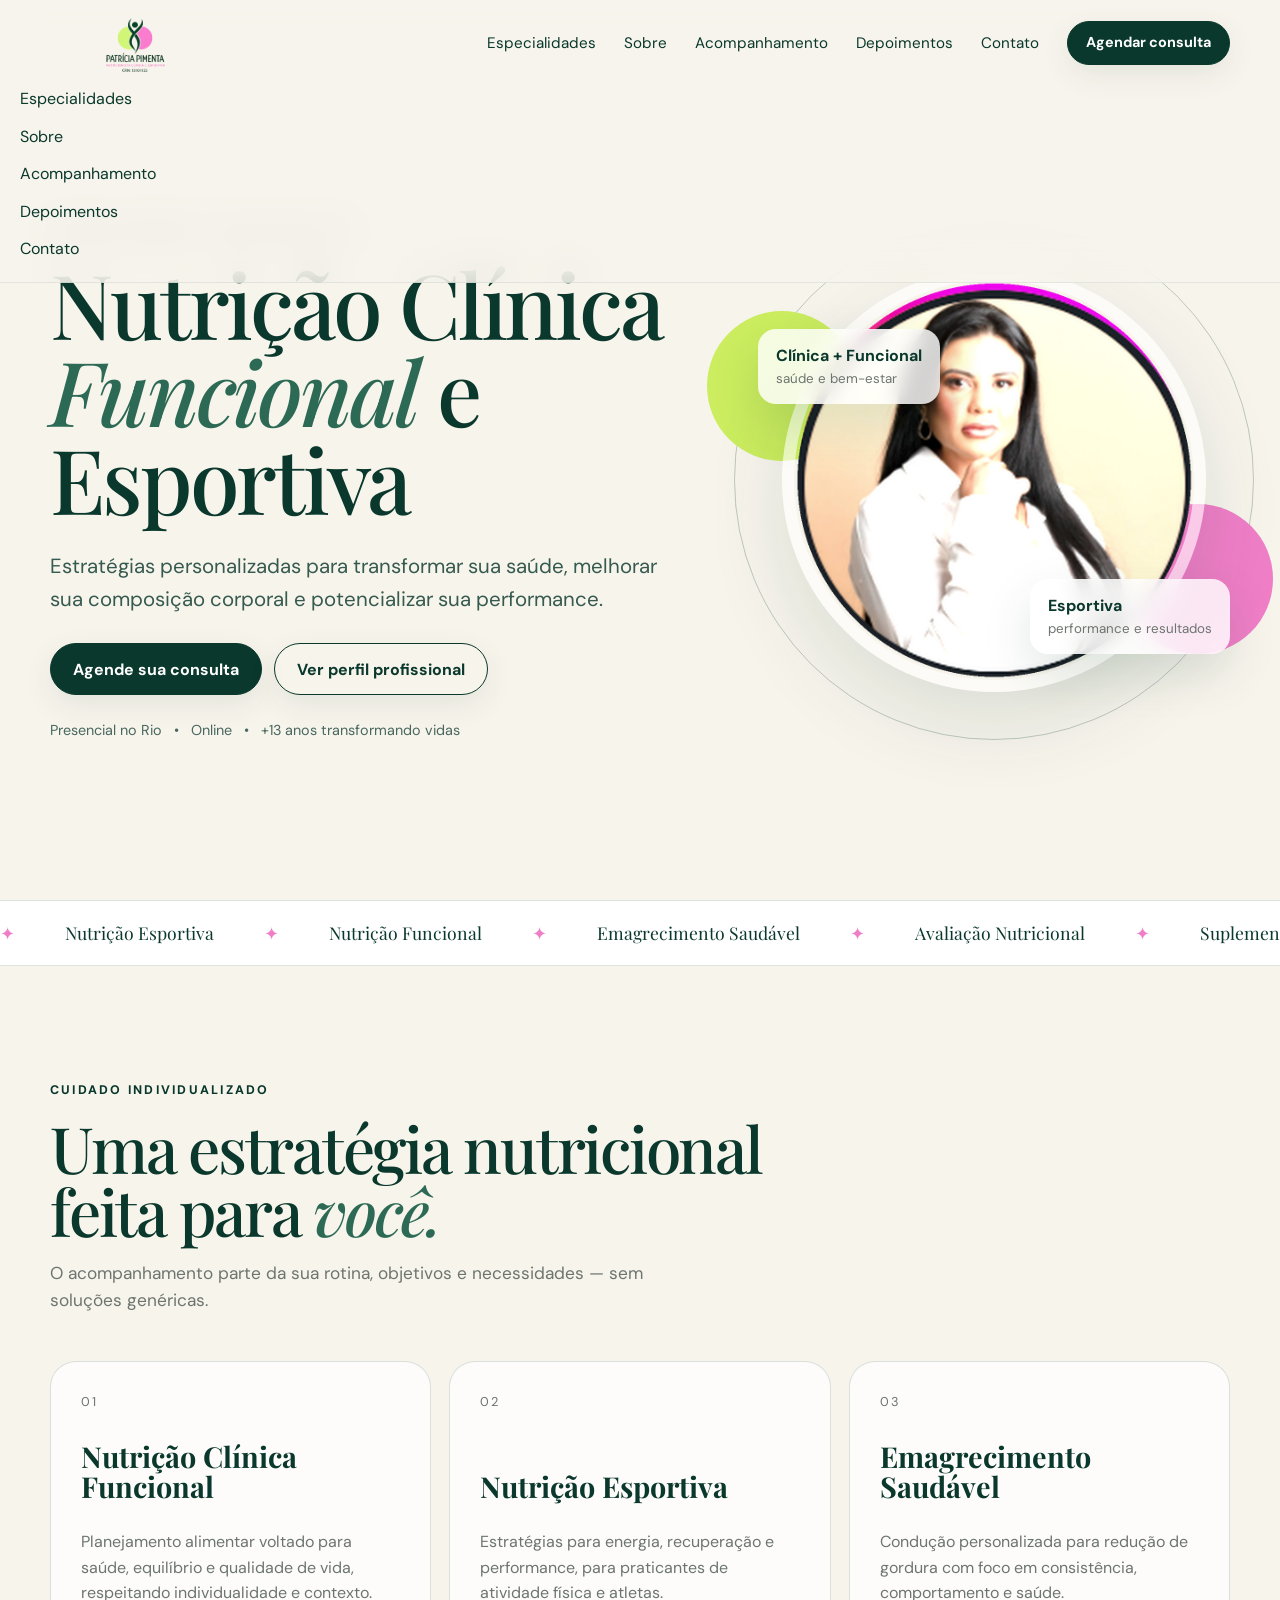
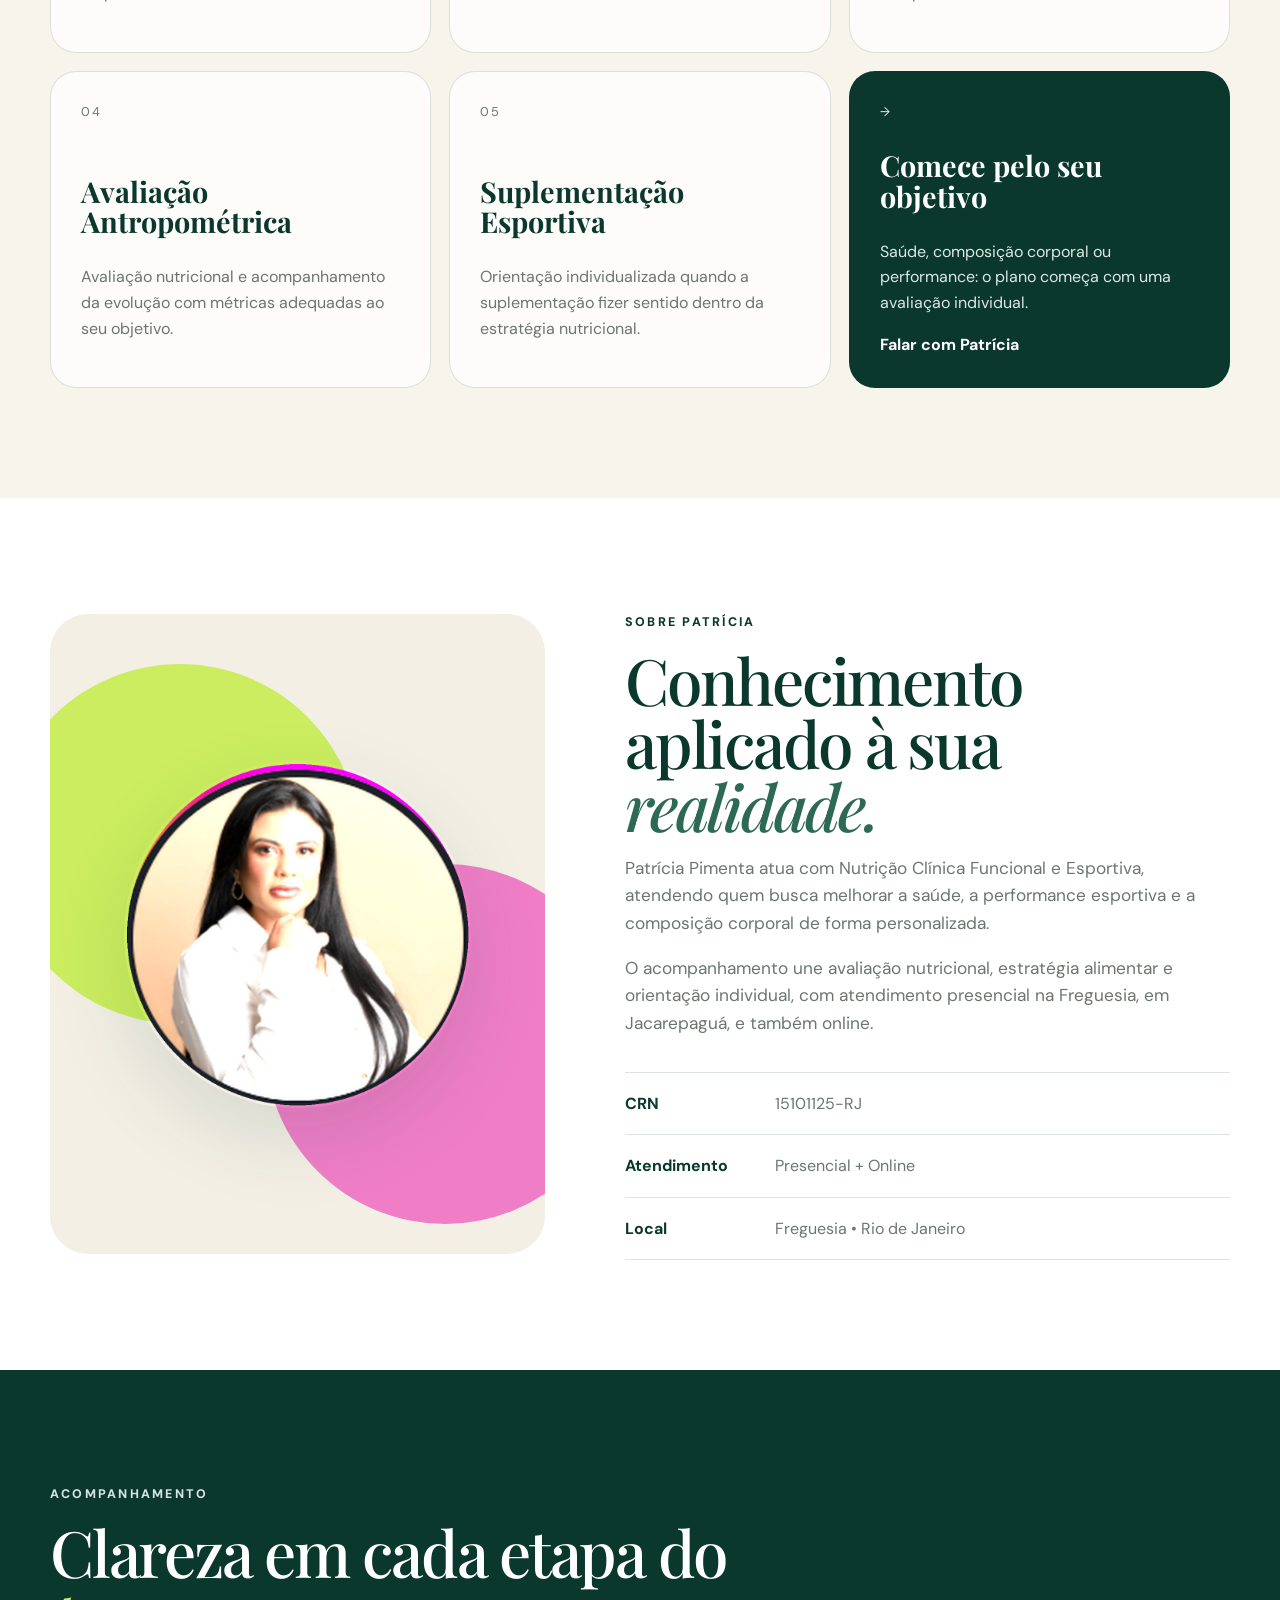
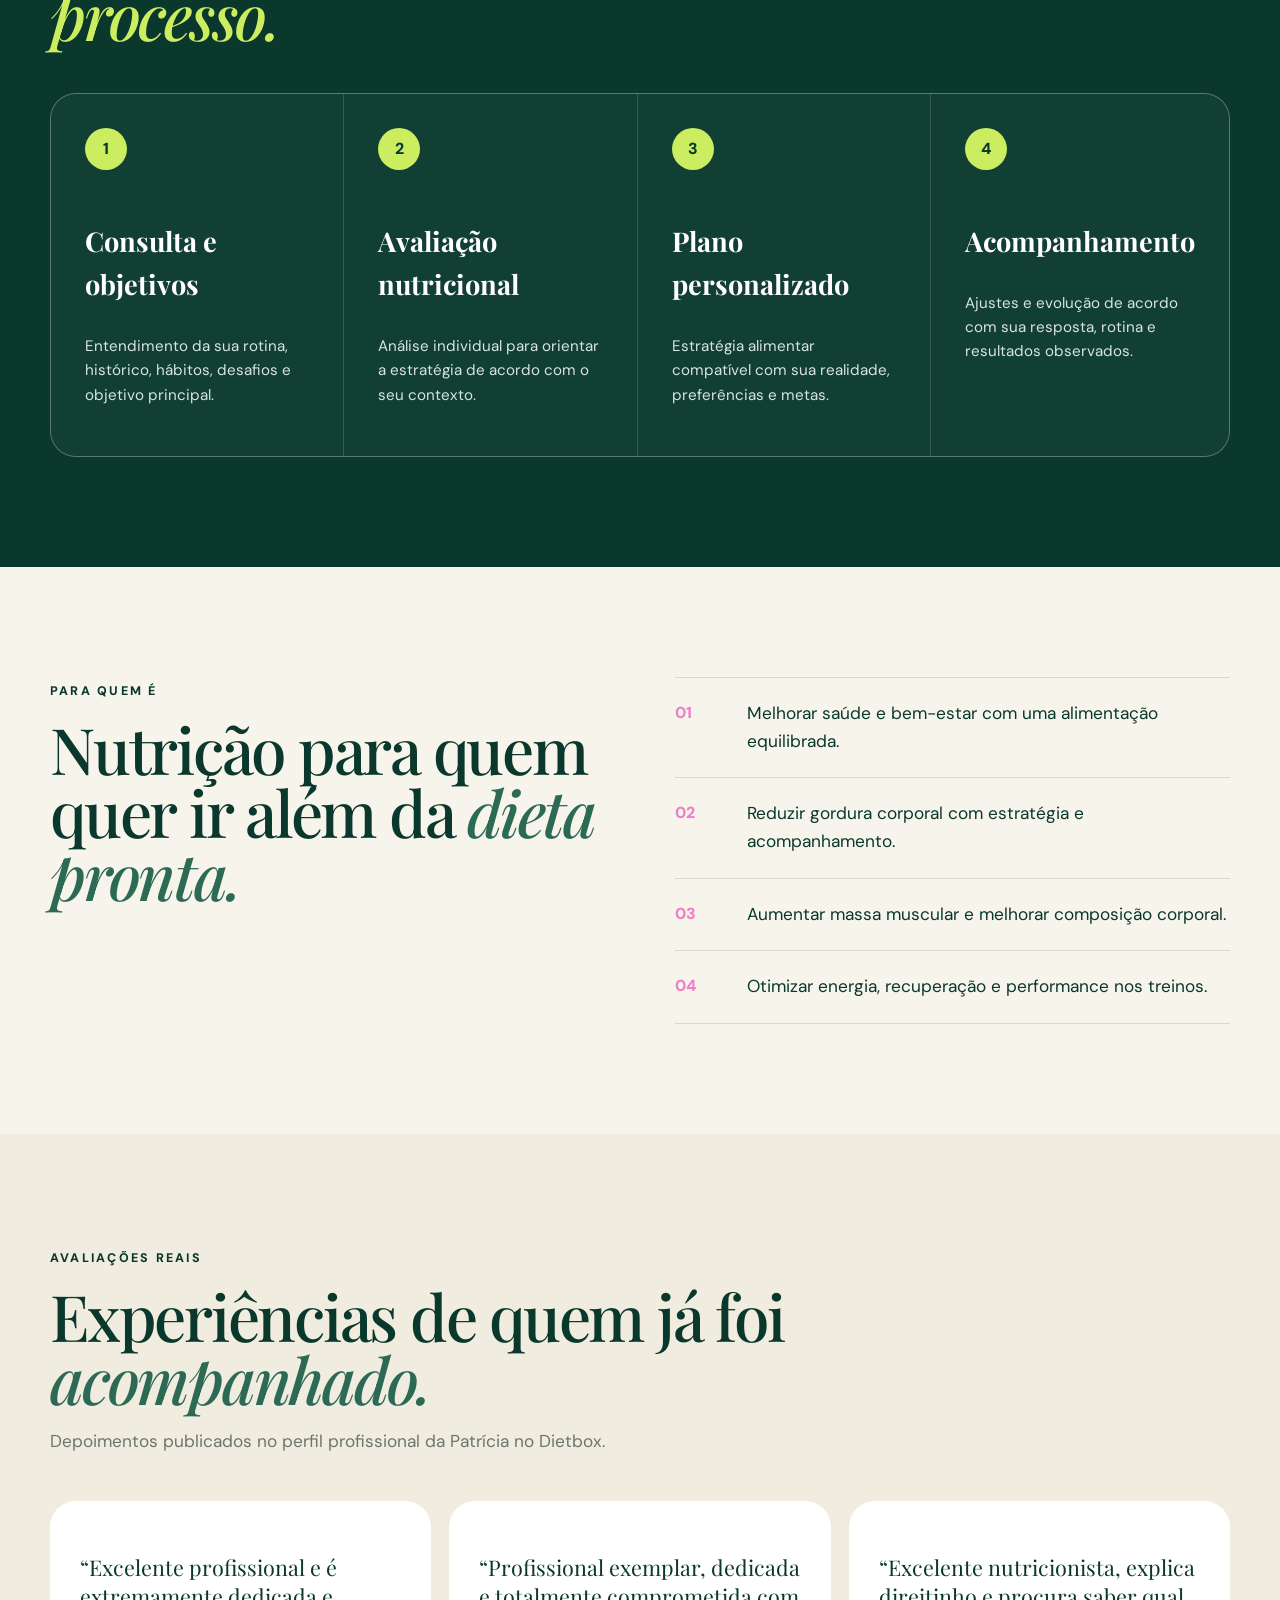
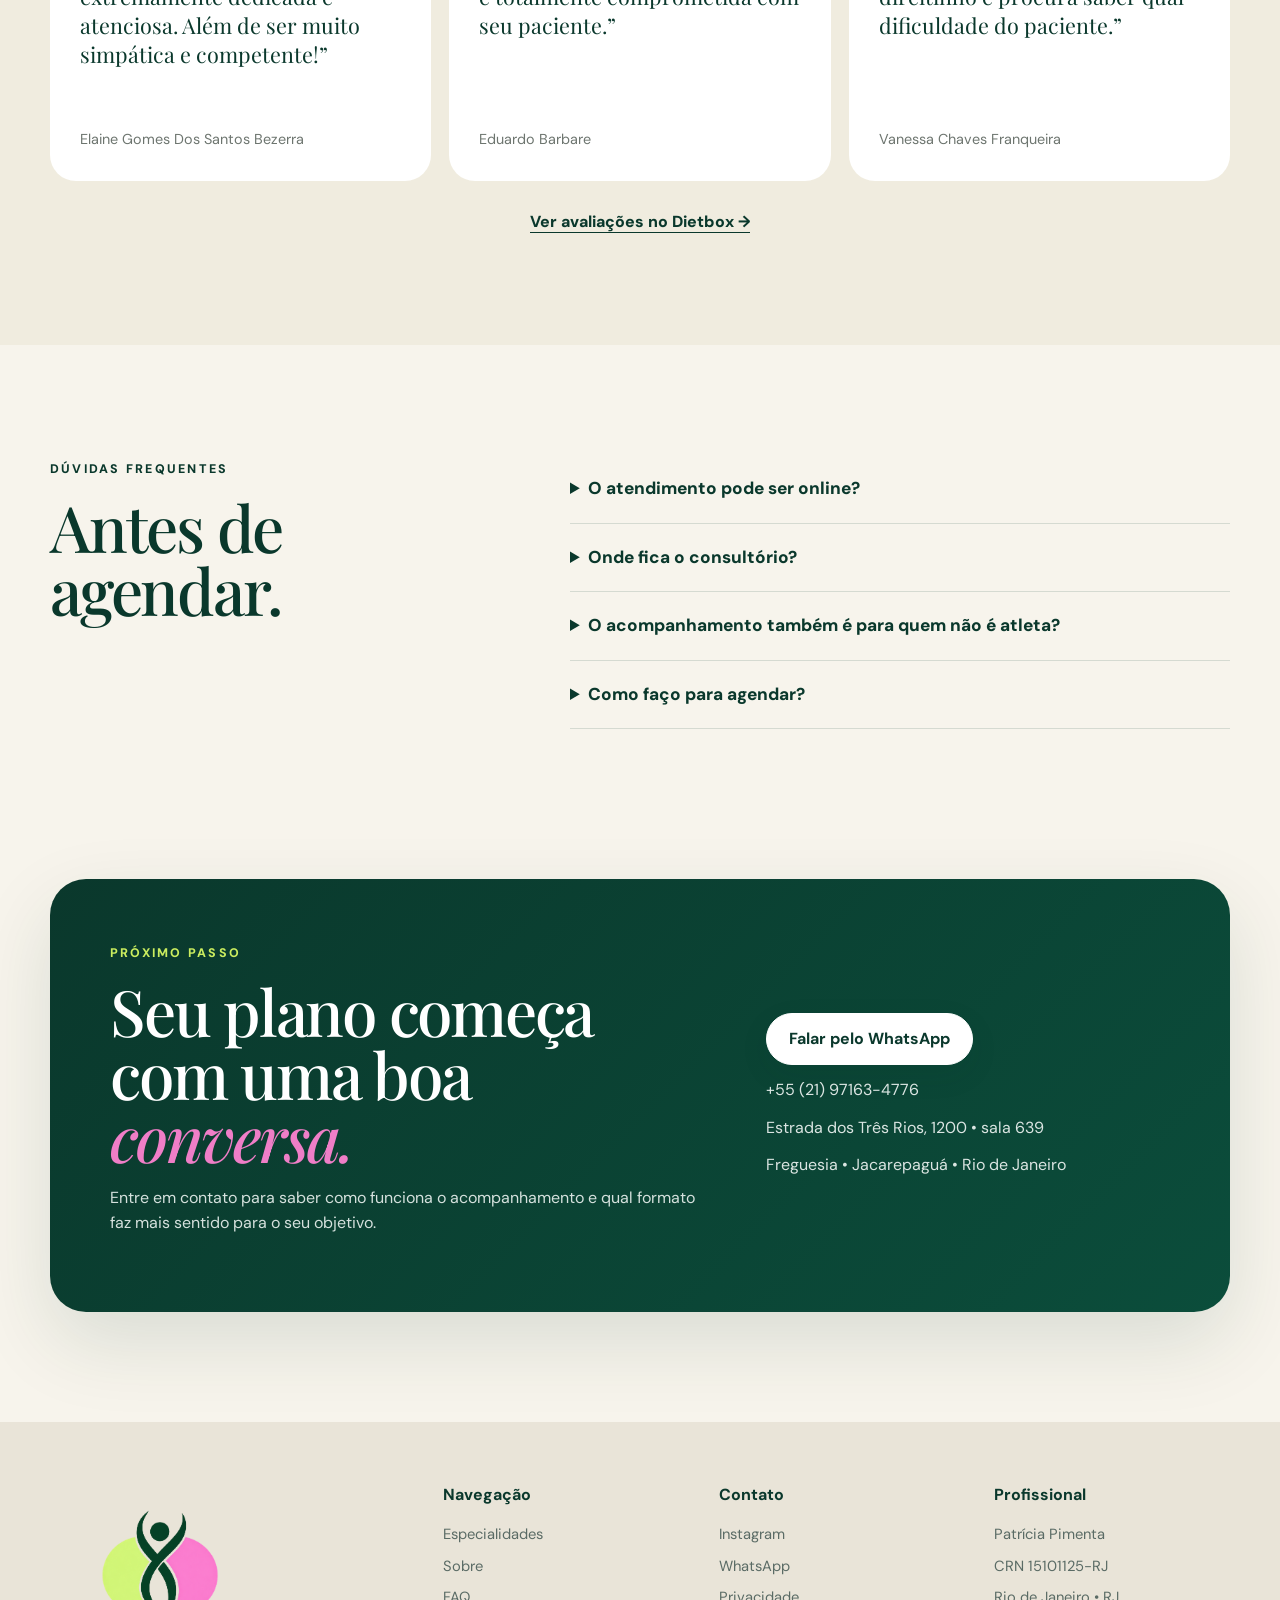
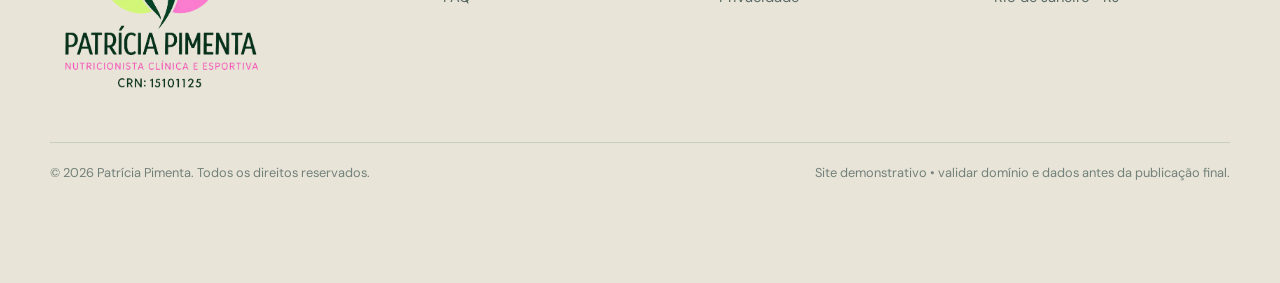
==== index.html @ f3b3f804 "Add files via upload" ====
<!doctype html>
<html lang="pt-BR">
<head>
  <meta charset="utf-8">
  <meta name="viewport" content="width=device-width, initial-scale=1">
  <title>Patrícia Pimenta | Nutrição Clínica Funcional e Esportiva</title>
  <meta name="description" content="Nutrição Clínica Funcional e Esportiva no Rio de Janeiro e online. Acompanhamento personalizado para saúde, composição corporal e performance.">
  <link rel="canonical" href="https://SEU-DOMINIO-AQUI/">
  <meta name="robots" content="index,follow">
  <meta property="og:type" content="website">
  <meta property="og:title" content="Patrícia Pimenta | Nutrição Clínica Funcional e Esportiva">
  <meta property="og:description" content="Estratégias personalizadas para transformar sua saúde, melhorar sua composição corporal e potencializar sua performance.">
  <meta property="og:image" content="assets/og-patricia-pimenta.jpg">
  <meta property="og:locale" content="pt_BR">
  <link rel="icon" href="assets/favicon.png">
  <link rel="preconnect" href="https://fonts.googleapis.com">
  <link rel="preconnect" href="https://fonts.gstatic.com" crossorigin>
  <link href="https://fonts.googleapis.com/css2?family=DM+Sans:wght@400;500;600;700&family=Playfair+Display:ital,wght@0,500;0,600;1,500&display=swap" rel="stylesheet">
  <link rel="stylesheet" href="styles.css">
  <script type="application/ld+json">
  {
    "@context":"https://schema.org",
    "@type":"Dietitian",
    "name":"Patrícia Pimenta",
    "description":"Nutrição Clínica Funcional e Esportiva",
    "identifier":"CRN 15101125-RJ",
    "telephone":"+55 21 97163-4776",
    "url":"https://SEU-DOMINIO-AQUI/",
    "sameAs":[
      "https://www.instagram.com/nutricionistapatriciapimenta/",
      "https://dietbox.me/pt-BR/patricia-pimentanutricionista"
    ],
    "address":{
      "@type":"PostalAddress",
      "streetAddress":"Estrada dos Três Rios, 1200, sala 639, Edifício Idealle",
      "addressLocality":"Rio de Janeiro",
      "addressRegion":"RJ",
      "postalCode":"22745-005",
      "addressCountry":"BR"
    },
    "areaServed":["Rio de Janeiro","Atendimento online"]
  }
  </script>
</head>
<body>
<a class="skip-link" href="#conteudo">Pular para o conteúdo</a>

<header class="topbar" id="topo">
  <div class="container nav-wrap">
    <a class="brand" href="#topo" aria-label="Patrícia Pimenta - início">
      <img src="assets/logo-patricia-pimenta.png" alt="Patrícia Pimenta, Nutricionista Clínica e Esportiva">
    </a>
    <nav class="desktop-nav" aria-label="Navegação principal">
      <a href="#especialidades">Especialidades</a>
      <a href="#sobre">Sobre</a>
      <a href="#como-funciona">Acompanhamento</a>
      <a href="#depoimentos">Depoimentos</a>
      <a href="#contato">Contato</a>
    </nav>
    <a class="btn btn-small" href="https://wa.me/5521971634776?text=Ol%C3%A1%2C%20Patr%C3%ADcia!%20Gostaria%20de%20agendar%20uma%20consulta." target="_blank" rel="noopener" data-track="whatsapp-header">Agendar consulta</a>
    <button class="menu-btn" aria-label="Abrir menu" aria-expanded="false">☰</button>
  </div>
  <div class="mobile-nav" hidden>
    <a href="#especialidades">Especialidades</a>
    <a href="#sobre">Sobre</a>
    <a href="#como-funciona">Acompanhamento</a>
    <a href="#depoimentos">Depoimentos</a>
    <a href="#contato">Contato</a>
  </div>
</header>

<main id="conteudo">
  <section class="hero">
    <video class="hero-video" autoplay muted loop playsinline preload="metadata" aria-hidden="true">
      <source src="assets/hero-brand-motion.mp4" type="video/mp4">
    </video>
    <div class="hero-overlay"></div>
    <div class="container hero-grid">
      <div class="hero-copy reveal">
        <span class="eyebrow">PATRÍCIA PIMENTA • CRN 15101125-RJ</span>
        <h1>Nutrição Clínica <em>Funcional</em> e Esportiva</h1>
        <p class="hero-lead">Estratégias personalizadas para transformar sua saúde, melhorar sua composição corporal e potencializar sua performance.</p>
        <div class="hero-actions">
          <a class="btn" href="https://wa.me/5521971634776?text=Ol%C3%A1%2C%20Patr%C3%ADcia!%20Gostaria%20de%20agendar%20uma%20consulta." target="_blank" rel="noopener" data-track="whatsapp-hero">Agende sua consulta</a>
          <a class="btn btn-ghost" href="https://dietbox.me/pt-BR/patricia-pimentanutricionista" target="_blank" rel="noopener">Ver perfil profissional</a>
        </div>
        <div class="trust-row" aria-label="Informações rápidas">
          <span>Presencial no Rio</span><span>•</span><span>Online</span><span>•</span><span>+13 anos transformando vidas</span>
        </div>
      </div>
      <div class="hero-portrait reveal delay-1">
        <div class="portrait-orbit"></div>
        <img src="assets/patricia-perfil.png" alt="Patrícia Pimenta, nutricionista">
        <div class="floating-card card-a">
          <strong>Clínica + Funcional</strong>
          <small>saúde e bem-estar</small>
        </div>
        <div class="floating-card card-b">
          <strong>Esportiva</strong>
          <small>performance e resultados</small>
        </div>
      </div>
    </div>
  </section>

  <section class="marquee" aria-label="Áreas de atuação">
    <div class="marquee-track">
      <span>Nutrição Esportiva</span><span>Nutrição Funcional</span><span>Emagrecimento Saudável</span><span>Avaliação Nutricional</span><span>Suplementação Esportiva</span>
      <span>Nutrição Esportiva</span><span>Nutrição Funcional</span><span>Emagrecimento Saudável</span><span>Avaliação Nutricional</span><span>Suplementação Esportiva</span>
    </div>
  </section>

  <section class="section" id="especialidades">
    <div class="container">
      <div class="section-head reveal">
        <span class="eyebrow">CUIDADO INDIVIDUALIZADO</span>
        <h2>Uma estratégia nutricional feita para <em>você.</em></h2>
        <p>O acompanhamento parte da sua rotina, objetivos e necessidades — sem soluções genéricas.</p>
      </div>
      <div class="cards-grid">
        <article class="service-card reveal">
          <span class="num">01</span><h3>Nutrição Clínica Funcional</h3>
          <p>Planejamento alimentar voltado para saúde, equilíbrio e qualidade de vida, respeitando individualidade e contexto.</p>
        </article>
        <article class="service-card reveal delay-1">
          <span class="num">02</span><h3>Nutrição Esportiva</h3>
          <p>Estratégias para energia, recuperação e performance, para praticantes de atividade física e atletas.</p>
        </article>
        <article class="service-card reveal delay-2">
          <span class="num">03</span><h3>Emagrecimento Saudável</h3>
          <p>Condução personalizada para redução de gordura com foco em consistência, comportamento e saúde.</p>
        </article>
        <article class="service-card reveal">
          <span class="num">04</span><h3>Avaliação Antropométrica</h3>
          <p>Avaliação nutricional e acompanhamento da evolução com métricas adequadas ao seu objetivo.</p>
        </article>
        <article class="service-card reveal delay-1">
          <span class="num">05</span><h3>Suplementação Esportiva</h3>
          <p>Orientação individualizada quando a suplementação fizer sentido dentro da estratégia nutricional.</p>
        </article>
        <article class="service-card accent reveal delay-2">
          <span class="num">→</span><h3>Comece pelo seu objetivo</h3>
          <p>Saúde, composição corporal ou performance: o plano começa com uma avaliação individual.</p>
          <a href="https://wa.me/5521971634776?text=Ol%C3%A1%2C%20Patr%C3%ADcia!%20Quero%20entender%20qual%20acompanhamento%20%C3%A9%20ideal%20para%20mim." target="_blank" rel="noopener">Falar com Patrícia</a>
        </article>
      </div>
    </div>
  </section>

  <section class="section about" id="sobre">
    <div class="container about-grid">
      <div class="about-visual reveal">
        <div class="shape lime"></div><div class="shape pink"></div>
        <img src="assets/patricia-perfil.png" alt="Retrato profissional de Patrícia Pimenta">
      </div>
      <div class="about-copy reveal delay-1">
        <span class="eyebrow">SOBRE PATRÍCIA</span>
        <h2>Conhecimento aplicado à sua <em>realidade.</em></h2>
        <p>Patrícia Pimenta atua com Nutrição Clínica Funcional e Esportiva, atendendo quem busca melhorar a saúde, a performance esportiva e a composição corporal de forma personalizada.</p>
        <p>O acompanhamento une avaliação nutricional, estratégia alimentar e orientação individual, com atendimento presencial na Freguesia, em Jacarepaguá, e também online.</p>
        <div class="credentials">
          <div><strong>CRN</strong><span>15101125-RJ</span></div>
          <div><strong>Atendimento</strong><span>Presencial + Online</span></div>
          <div><strong>Local</strong><span>Freguesia • Rio de Janeiro</span></div>
        </div>
      </div>
    </div>
  </section>

  <section class="section process" id="como-funciona">
    <div class="container">
      <div class="section-head reveal">
        <span class="eyebrow">ACOMPANHAMENTO</span>
        <h2>Clareza em cada etapa do <em>processo.</em></h2>
      </div>
      <div class="process-grid">
        <div class="process-step reveal"><span>1</span><h3>Consulta e objetivos</h3><p>Entendimento da sua rotina, histórico, hábitos, desafios e objetivo principal.</p></div>
        <div class="process-step reveal delay-1"><span>2</span><h3>Avaliação nutricional</h3><p>Análise individual para orientar a estratégia de acordo com o seu contexto.</p></div>
        <div class="process-step reveal delay-2"><span>3</span><h3>Plano personalizado</h3><p>Estratégia alimentar compatível com sua realidade, preferências e metas.</p></div>
        <div class="process-step reveal delay-3"><span>4</span><h3>Acompanhamento</h3><p>Ajustes e evolução de acordo com sua resposta, rotina e resultados observados.</p></div>
      </div>
    </div>
  </section>

  <section class="section outcomes">
    <div class="container outcomes-grid">
      <div class="section-head reveal">
        <span class="eyebrow">PARA QUEM É</span>
        <h2>Nutrição para quem quer ir além da <em>dieta pronta.</em></h2>
      </div>
      <div class="outcome-list reveal delay-1">
        <div><span>01</span><p>Melhorar saúde e bem-estar com uma alimentação equilibrada.</p></div>
        <div><span>02</span><p>Reduzir gordura corporal com estratégia e acompanhamento.</p></div>
        <div><span>03</span><p>Aumentar massa muscular e melhorar composição corporal.</p></div>
        <div><span>04</span><p>Otimizar energia, recuperação e performance nos treinos.</p></div>
      </div>
    </div>
  </section>

  <section class="section testimonials" id="depoimentos">
    <div class="container">
      <div class="section-head reveal">
        <span class="eyebrow">AVALIAÇÕES REAIS</span>
        <h2>Experiências de quem já foi <em>acompanhado.</em></h2>
        <p>Depoimentos publicados no perfil profissional da Patrícia no Dietbox.</p>
      </div>
      <div class="testimonials-grid">
        <blockquote class="quote reveal"><p>“Excelente profissional e é extremamente dedicada e atenciosa. Além de ser muito simpática e competente!”</p><footer>Elaine Gomes Dos Santos Bezerra</footer></blockquote>
        <blockquote class="quote reveal delay-1"><p>“Profissional exemplar, dedicada e totalmente comprometida com seu paciente.”</p><footer>Eduardo Barbare</footer></blockquote>
        <blockquote class="quote reveal delay-2"><p>“Excelente nutricionista, explica direitinho e procura saber qual dificuldade do paciente.”</p><footer>Vanessa Chaves Franqueira</footer></blockquote>
      </div>
      <div class="center reveal"><a class="text-link" href="https://dietbox.me/pt-BR/patricia-pimentanutricionista" target="_blank" rel="noopener">Ver avaliações no Dietbox →</a></div>
    </div>
  </section>

  <section class="section faq" id="faq">
    <div class="container faq-grid">
      <div class="section-head reveal">
        <span class="eyebrow">DÚVIDAS FREQUENTES</span>
        <h2>Antes de agendar.</h2>
      </div>
      <div class="accordion reveal delay-1">
        <details><summary>O atendimento pode ser online?</summary><p>Sim. O perfil profissional informa atendimento presencial e online.</p></details>
        <details><summary>Onde fica o consultório?</summary><p>Estrada dos Três Rios, 1200, sala 639, Edifício Idealle, Freguesia (Jacarepaguá), Rio de Janeiro.</p></details>
        <details><summary>O acompanhamento também é para quem não é atleta?</summary><p>Sim. Há atendimento voltado para saúde, bem-estar, emagrecimento e composição corporal, além de nutrição esportiva.</p></details>
        <details><summary>Como faço para agendar?</summary><p>Você pode falar diretamente pelo WhatsApp ou acessar o perfil profissional no Dietbox.</p></details>
      </div>
    </div>
  </section>

  <section class="section contact" id="contato">
    <div class="container contact-card reveal">
      <div>
        <span class="eyebrow light">PRÓXIMO PASSO</span>
        <h2>Seu plano começa com uma boa <em>conversa.</em></h2>
        <p>Entre em contato para saber como funciona o acompanhamento e qual formato faz mais sentido para o seu objetivo.</p>
      </div>
      <div class="contact-actions">
        <a class="btn btn-light" href="https://wa.me/5521971634776?text=Ol%C3%A1%2C%20Patr%C3%ADcia!%20Gostaria%20de%20agendar%20uma%20consulta." target="_blank" rel="noopener" data-track="whatsapp-final">Falar pelo WhatsApp</a>
        <a class="contact-line" href="tel:+5521971634776">+55 (21) 97163-4776</a>
        <span class="contact-line">Estrada dos Três Rios, 1200 • sala 639</span>
        <span class="contact-line">Freguesia • Jacarepaguá • Rio de Janeiro</span>
      </div>
    </div>
  </section>
</main>

<footer class="footer">
  <div class="container footer-grid">
    <div><img src="assets/logo-patricia-pimenta.png" alt="" class="footer-logo"></div>
    <div><strong>Navegação</strong><a href="#especialidades">Especialidades</a><a href="#sobre">Sobre</a><a href="#faq">FAQ</a></div>
    <div><strong>Contato</strong><a href="https://www.instagram.com/nutricionistapatriciapimenta/" target="_blank" rel="noopener">Instagram</a><a href="https://wa.me/5521971634776" target="_blank" rel="noopener">WhatsApp</a><a href="privacy.html">Privacidade</a></div>
    <div><strong>Profissional</strong><span>Patrícia Pimenta</span><span>CRN 15101125-RJ</span><span>Rio de Janeiro • RJ</span></div>
  </div>
  <div class="container footer-bottom"><span>© <span id="year"></span> Patrícia Pimenta. Todos os direitos reservados.</span><span>Site demonstrativo • validar domínio e dados antes da publicação final.</span></div>
</footer>

<a class="mobile-sticky" href="https://wa.me/5521971634776?text=Ol%C3%A1%2C%20Patr%C3%ADcia!%20Gostaria%20de%20agendar%20uma%20consulta." target="_blank" rel="noopener">Agendar pelo WhatsApp</a>

<script src="script.js" defer></script>
</body>
</html>
---- styles.css ----
:root{
  --ink:#0a382c;--ink2:#123f34;--cream:#f7f4ec;--paper:#fffdfa;--pink:#ef7ec7;
  --pink-soft:#f8d8ec;--lime:#cbed5f;--lime-soft:#edf8c6;--muted:#6d756f;
  --line:rgba(10,56,44,.14);--shadow:0 30px 80px rgba(10,56,44,.12);
}
*{box-sizing:border-box}html{scroll-behavior:smooth}body{margin:0;background:var(--cream);color:var(--ink);font-family:"DM Sans",system-ui,sans-serif;line-height:1.6}img{max-width:100%;display:block}a{color:inherit;text-decoration:none}button{font:inherit}.container{width:min(1180px,calc(100% - 40px));margin:auto}.skip-link{position:absolute;left:-999px;top:8px;background:#fff;padding:10px 14px;z-index:999}.skip-link:focus{left:8px}
.topbar{position:fixed;inset:0 0 auto 0;z-index:30;background:rgba(247,244,236,.78);backdrop-filter:blur(18px);border-bottom:1px solid rgba(10,56,44,.08)}.nav-wrap{height:86px;display:flex;align-items:center;gap:28px}.brand{width:170px;margin-right:auto}.brand img{width:100%;height:66px;object-fit:contain}.desktop-nav{display:flex;gap:28px;font-size:.95rem}.desktop-nav a{position:relative}.desktop-nav a:after{content:"";position:absolute;left:0;bottom:-6px;width:0;height:1px;background:var(--ink);transition:.25s}.desktop-nav a:hover:after{width:100%}.btn{display:inline-flex;align-items:center;justify-content:center;min-height:52px;padding:0 22px;border-radius:999px;background:var(--ink);color:#fff;font-weight:700;border:1px solid var(--ink);transition:.25s;box-shadow:0 10px 30px rgba(10,56,44,.08)}.btn:hover{transform:translateY(-2px);background:#0e4b3a}.btn-small{min-height:44px;padding:0 18px;font-size:.9rem}.btn-ghost{background:transparent;color:var(--ink)}.btn-ghost:hover{background:rgba(255,255,255,.6)}.menu-btn{display:none;border:0;background:none;font-size:1.6rem;color:var(--ink)}.mobile-nav{padding:0 20px 20px;display:grid;gap:12px}
.hero{min-height:100svh;position:relative;display:grid;align-items:center;overflow:hidden;padding:130px 0 70px}.hero-video{position:absolute;inset:0;width:100%;height:100%;object-fit:cover;opacity:.92}.hero-overlay{position:absolute;inset:0;background:linear-gradient(90deg,rgba(247,244,236,.9) 0%,rgba(247,244,236,.68) 48%,rgba(247,244,236,.3) 100%)}.hero-grid{position:relative;display:grid;grid-template-columns:1.15fr .85fr;gap:70px;align-items:center}.eyebrow{display:inline-block;font-size:.78rem;letter-spacing:.18em;font-weight:800;text-transform:uppercase;margin-bottom:16px}.hero h1,.section h2{font-family:"Playfair Display",Georgia,serif;font-weight:500;letter-spacing:-.035em;line-height:.98;margin:0}.hero h1{font-size:clamp(3.8rem,7vw,7.6rem);max-width:800px}.hero h1 em,.section h2 em{font-style:italic;color:#2d6a55}.hero-lead{font-size:clamp(1.08rem,1.6vw,1.3rem);max-width:680px;color:#365a4f;margin:28px 0}.hero-actions{display:flex;gap:12px;flex-wrap:wrap}.trust-row{display:flex;gap:12px;flex-wrap:wrap;margin-top:24px;color:#48675e;font-size:.9rem}.hero-portrait{position:relative;min-height:560px;display:grid;place-items:center}.hero-portrait img{width:min(430px,90%);aspect-ratio:1;border-radius:50%;object-fit:cover;position:relative;z-index:3;filter:saturate(.92);box-shadow:var(--shadow);border:12px solid rgba(255,255,255,.6)}.portrait-orbit{position:absolute;width:520px;height:520px;border:1px solid rgba(10,56,44,.24);border-radius:50%;animation:spin 22s linear infinite}.portrait-orbit:before,.portrait-orbit:after{content:"";position:absolute;width:150px;height:150px;border-radius:50%}.portrait-orbit:before{background:var(--lime);left:-28px;top:90px}.portrait-orbit:after{background:var(--pink);right:-20px;bottom:85px}.floating-card{position:absolute;z-index:5;background:rgba(255,255,255,.82);backdrop-filter:blur(10px);padding:14px 18px;border-radius:18px;box-shadow:0 20px 50px rgba(10,56,44,.12);display:grid}.floating-card small{color:var(--muted)}.card-a{left:0;top:23%}.card-b{right:0;bottom:19%}@keyframes spin{to{transform:rotate(360deg)}}
.marquee{overflow:hidden;border-block:1px solid var(--line);background:#fff}.marquee-track{display:flex;gap:50px;width:max-content;padding:18px 0;animation:marquee 28s linear infinite;font-family:"Playfair Display",Georgia,serif;font-size:1.1rem}.marquee-track span:before{content:"✦";margin-right:50px;color:var(--pink)}@keyframes marquee{to{transform:translateX(-50%)}}
.section{padding:110px 0}.section-head{max-width:760px;margin-bottom:46px}.section h2{font-size:clamp(2.8rem,5vw,5.5rem)}.section-head p{font-size:1.08rem;color:var(--muted);max-width:650px}.cards-grid{display:grid;grid-template-columns:repeat(3,1fr);gap:18px}.service-card{background:rgba(255,255,255,.72);border:1px solid var(--line);border-radius:26px;padding:30px;min-height:280px;display:flex;flex-direction:column;transition:.25s}.service-card:hover{transform:translateY(-6px);box-shadow:var(--shadow)}.service-card .num{font-size:.8rem;letter-spacing:.15em;color:var(--muted);margin-bottom:auto}.service-card h3{font-family:"Playfair Display",Georgia,serif;font-size:1.8rem;line-height:1.05;margin:28px 0 12px}.service-card p{color:var(--muted)}.service-card.accent{background:var(--ink);color:#fff}.service-card.accent p,.service-card.accent .num{color:#dce8e4}.service-card.accent a{margin-top:auto;font-weight:700}
.about{background:#fff}.about-grid{display:grid;grid-template-columns:.9fr 1.1fr;gap:80px;align-items:center}.about-visual{position:relative;min-height:640px;display:grid;place-items:center;overflow:hidden;border-radius:38px;background:#f3efe5}.about-visual img{width:70%;position:relative;z-index:3;border-radius:50%;box-shadow:var(--shadow)}.shape{position:absolute;width:360px;height:360px;border-radius:50%}.shape.lime{background:var(--lime);left:-50px;top:50px}.shape.pink{background:var(--pink);right:-80px;bottom:30px}.about-copy p{font-size:1.08rem;color:var(--muted)}.credentials{margin-top:34px;border-top:1px solid var(--line)}.credentials>div{display:grid;grid-template-columns:150px 1fr;padding:18px 0;border-bottom:1px solid var(--line)}.credentials span{color:var(--muted)}
.process{background:var(--ink);color:#fff}.process .eyebrow,.process p{color:#d8e4e0}.process h2 em{color:var(--lime)}.process-grid{display:grid;grid-template-columns:repeat(4,1fr);gap:1px;background:rgba(255,255,255,.18);border:1px solid rgba(255,255,255,.18);border-radius:26px;overflow:hidden}.process-step{background:var(--ink2);padding:34px;min-height:320px}.process-step span{width:42px;height:42px;border-radius:50%;display:grid;place-items:center;background:var(--lime);color:var(--ink);font-weight:800}.process-step h3{font-family:"Playfair Display",Georgia,serif;font-size:1.7rem;margin-top:50px}.process-step p{font-size:.95rem}
.outcomes-grid{display:grid;grid-template-columns:1fr 1fr;gap:70px}.outcome-list{border-top:1px solid var(--line)}.outcome-list div{display:grid;grid-template-columns:50px 1fr;gap:22px;padding:22px 0;border-bottom:1px solid var(--line)}.outcome-list span{font-weight:800;color:var(--pink)}.outcome-list p{margin:0;font-size:1.08rem}
.testimonials{background:#f0ecdF}.testimonials-grid{display:grid;grid-template-columns:repeat(3,1fr);gap:18px}.quote{margin:0;background:#fff;border-radius:26px;padding:30px;min-height:280px;display:flex;flex-direction:column}.quote p{font-family:"Playfair Display",Georgia,serif;font-size:1.35rem;line-height:1.35}.quote footer{margin-top:auto;font-size:.9rem;color:var(--muted)}.center{text-align:center;margin-top:28px}.text-link{font-weight:800;border-bottom:1px solid}
.faq-grid{display:grid;grid-template-columns:.8fr 1.2fr;gap:80px}.accordion details{border-bottom:1px solid var(--line);padding:20px 0}.accordion summary{cursor:pointer;font-weight:800;font-size:1.08rem}.accordion p{color:var(--muted)}
.contact{padding-top:40px}.contact-card{background:linear-gradient(135deg,var(--ink),#0b4d3b);color:#fff;border-radius:36px;padding:60px;display:grid;grid-template-columns:1.2fr .8fr;gap:50px;box-shadow:var(--shadow)}.contact-card h2 em{color:var(--pink)}.contact-card p{color:#d5e1dd}.light{color:var(--lime)}.contact-actions{display:flex;flex-direction:column;align-items:flex-start;gap:12px;justify-content:center}.btn-light{background:#fff;color:var(--ink);border-color:#fff}.contact-line{color:#dbe5e2}
.footer{padding:60px 0 100px;background:#e9e4d8}.footer-grid{display:grid;grid-template-columns:1.5fr repeat(3,1fr);gap:40px}.footer-grid>div{display:flex;flex-direction:column;gap:8px}.footer-grid strong{margin-bottom:8px}.footer-grid a,.footer-grid span{font-size:.92rem;color:#5a6b65}.footer-logo{width:220px}.footer-bottom{margin-top:40px;padding-top:20px;border-top:1px solid var(--line);display:flex;justify-content:space-between;gap:20px;color:#718079;font-size:.8rem}.mobile-sticky{display:none}
.reveal{opacity:0;transform:translateY(24px);transition:opacity .7s ease,transform .7s ease}.reveal.in{opacity:1;transform:none}.delay-1{transition-delay:.08s}.delay-2{transition-delay:.16s}.delay-3{transition-delay:.24s}
@media (prefers-reduced-motion:reduce){*{scroll-behavior:auto!important;animation:none!important;transition:none!important}.reveal{opacity:1;transform:none}.hero-video{display:none}}
@media(max-width:980px){.desktop-nav,.topbar .btn-small{display:none}.menu-btn{display:block}.hero-grid,.about-grid,.outcomes-grid,.faq-grid,.contact-card{grid-template-columns:1fr}.hero{padding-top:120px}.hero h1{font-size:clamp(3.2rem,12vw,5.5rem)}.hero-portrait{min-height:460px}.cards-grid,.testimonials-grid{grid-template-columns:1fr 1fr}.process-grid{grid-template-columns:1fr 1fr}.footer-grid{grid-template-columns:1fr 1fr}.mobile-sticky{display:block;position:fixed;z-index:40;left:12px;right:12px;bottom:12px;background:var(--pink);color:var(--ink);text-align:center;padding:14px 20px;border-radius:999px;font-weight:800;box-shadow:0 16px 50px rgba(10,56,44,.2)}}
@media(max-width:640px){.container{width:min(100% - 28px,1180px)}.nav-wrap{height:74px}.brand{width:142px}.brand img{height:54px}.section{padding:78px 0}.cards-grid,.testimonials-grid,.process-grid,.footer-grid{grid-template-columns:1fr}.hero-grid{gap:18px}.hero-copy{padding-top:20px}.hero h1{font-size:3.55rem}.hero-lead{font-size:1rem}.hero-actions .btn{width:100%}.hero-portrait{min-height:390px}.hero-portrait img{width:300px;border-width:8px}.portrait-orbit{width:340px;height:340px}.portrait-orbit:before,.portrait-orbit:after{width:100px;height:100px}.floating-card{font-size:.8rem;padding:10px 12px}.card-a{left:0;top:20%}.card-b{right:0;bottom:12%}.section h2{font-size:3rem}.about-visual{min-height:430px}.about-visual img{width:78%}.shape{width:250px;height:250px}.credentials>div{grid-template-columns:110px 1fr}.process-step{min-height:auto}.contact-card{padding:34px 24px}.footer-bottom{flex-direction:column}.footer{padding-bottom:110px}}
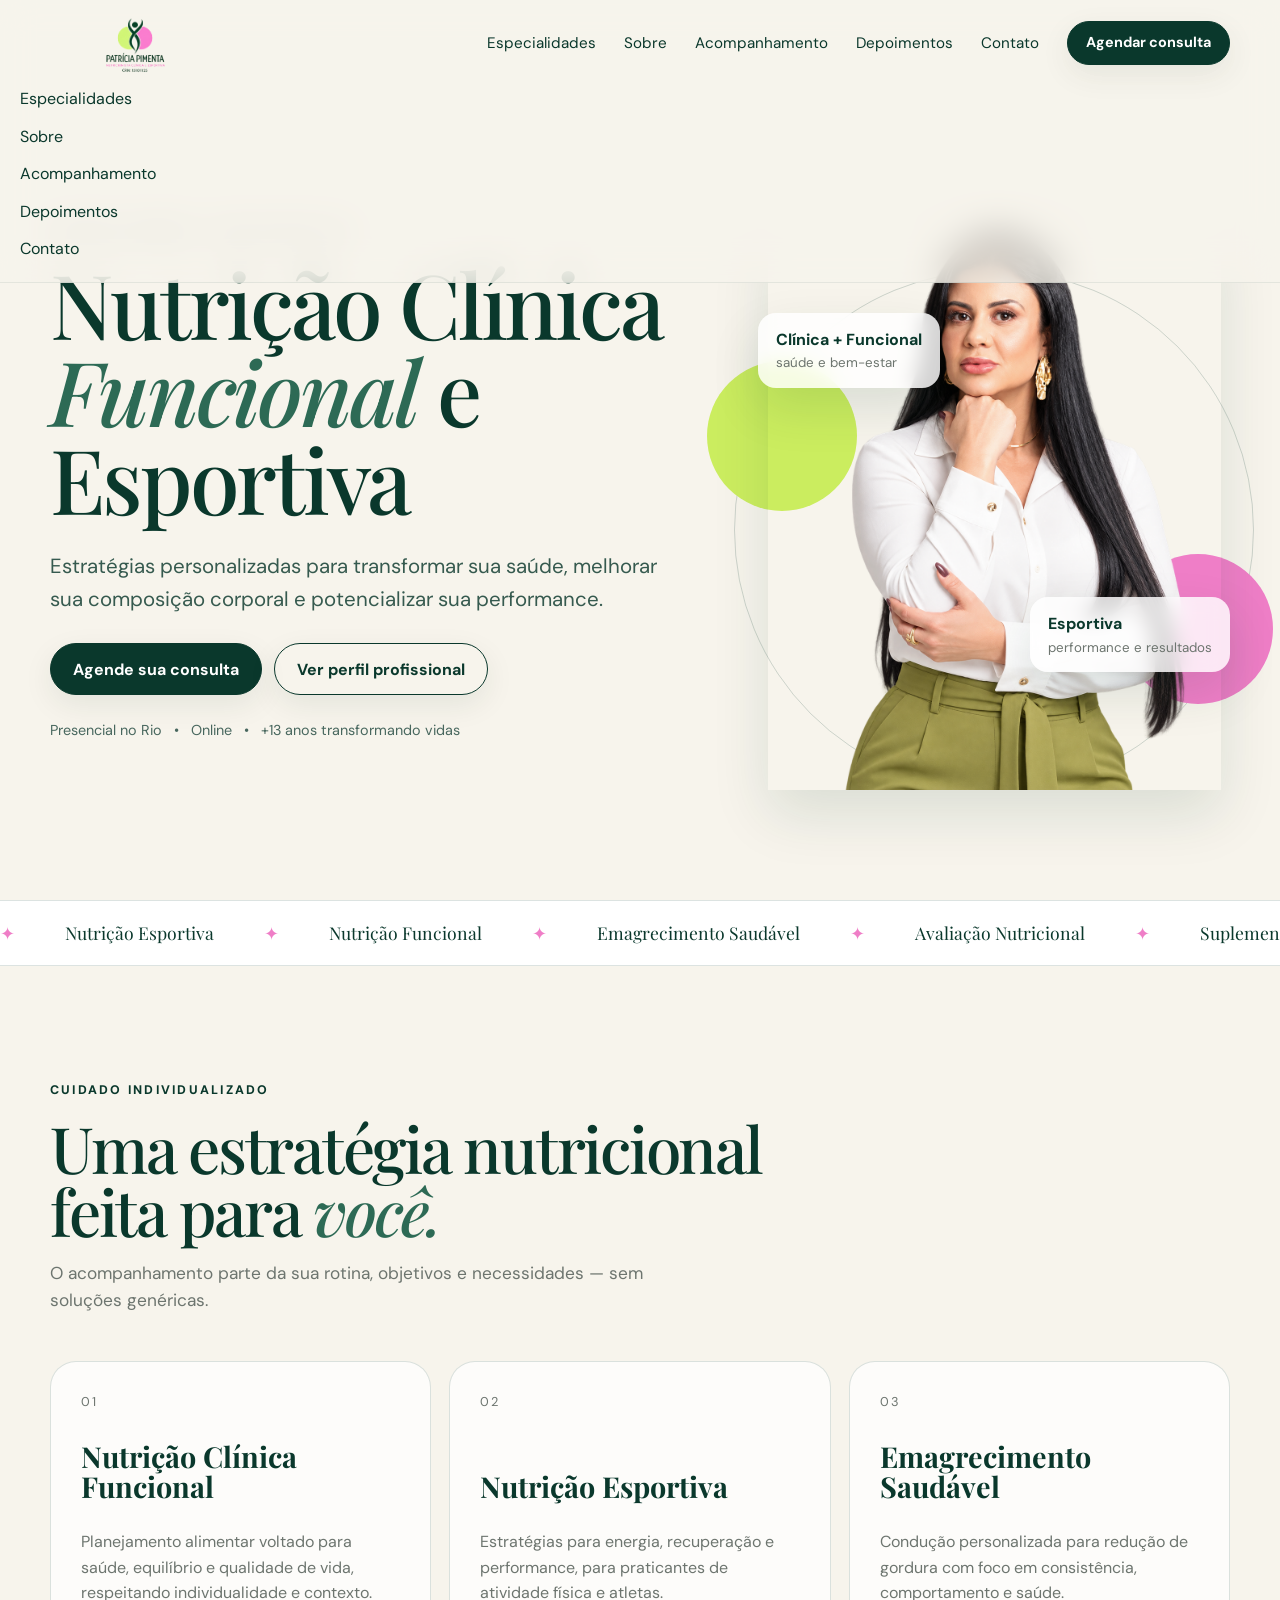
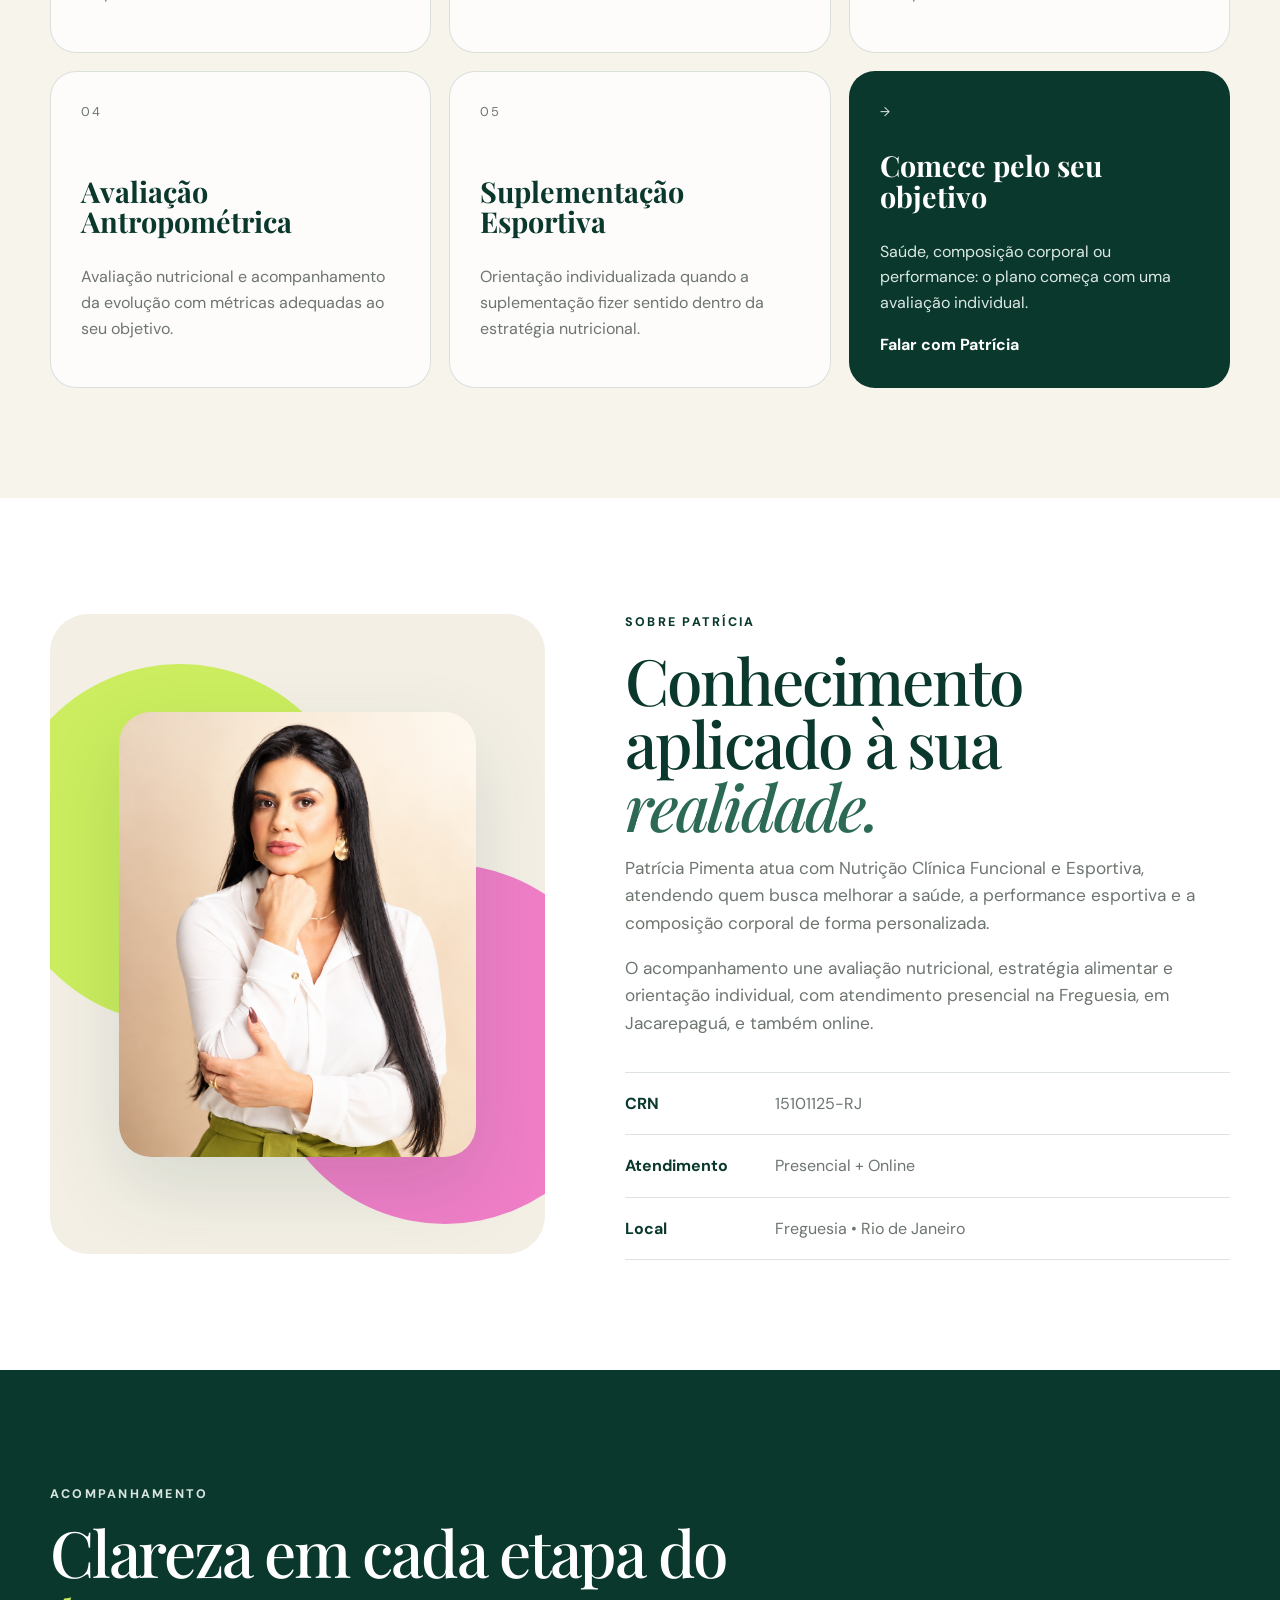
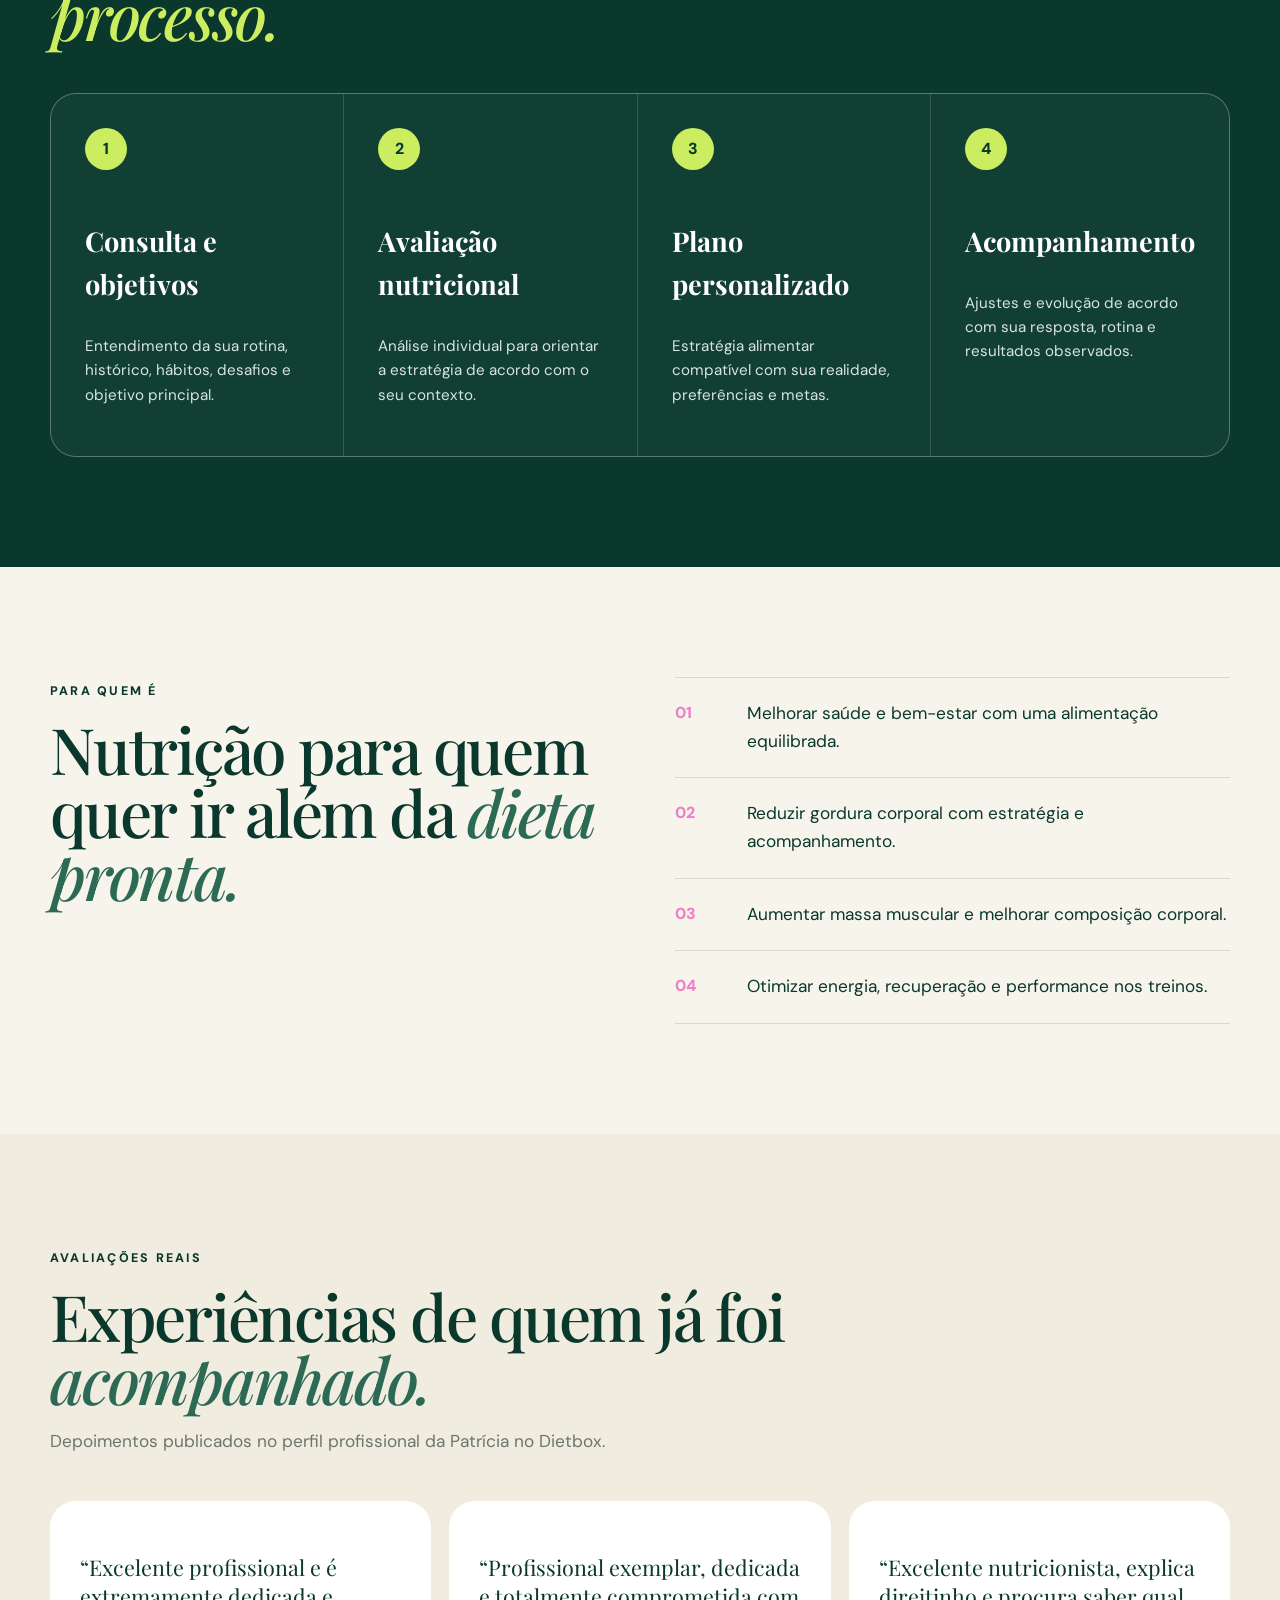
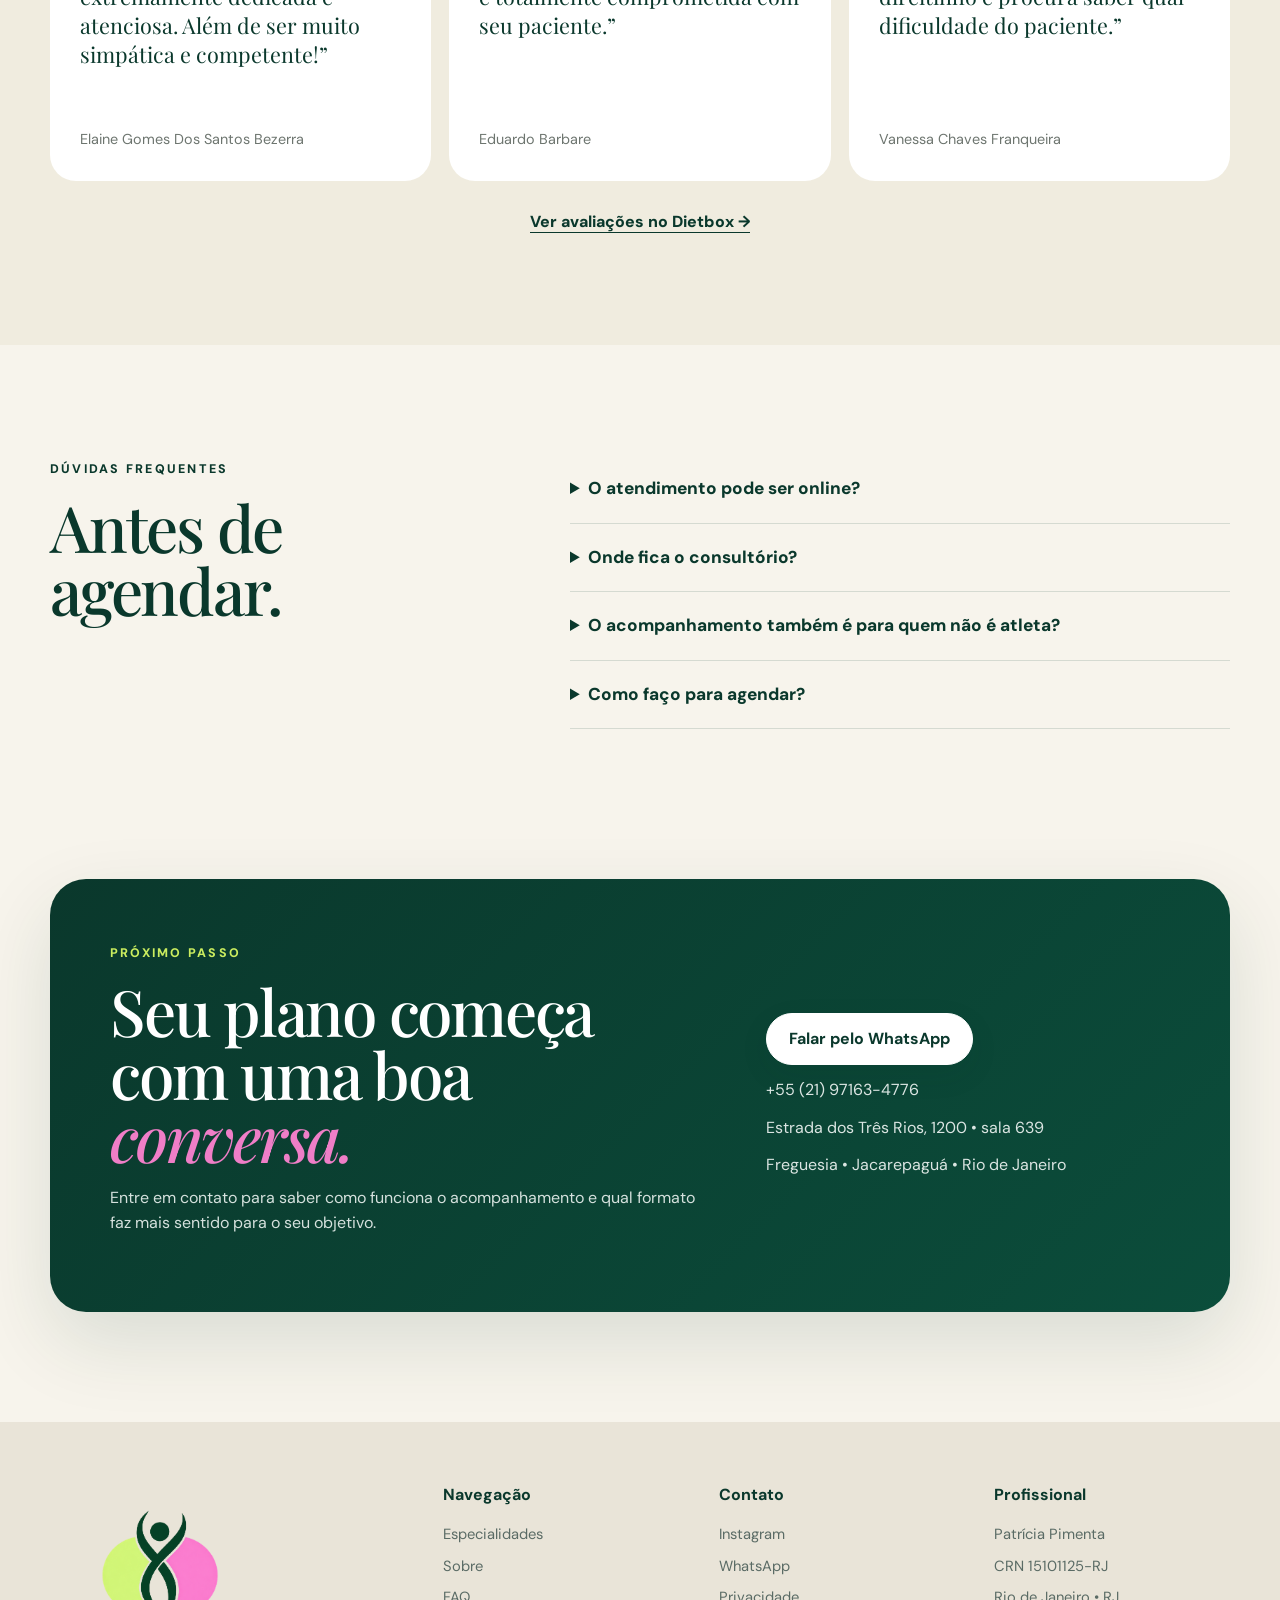
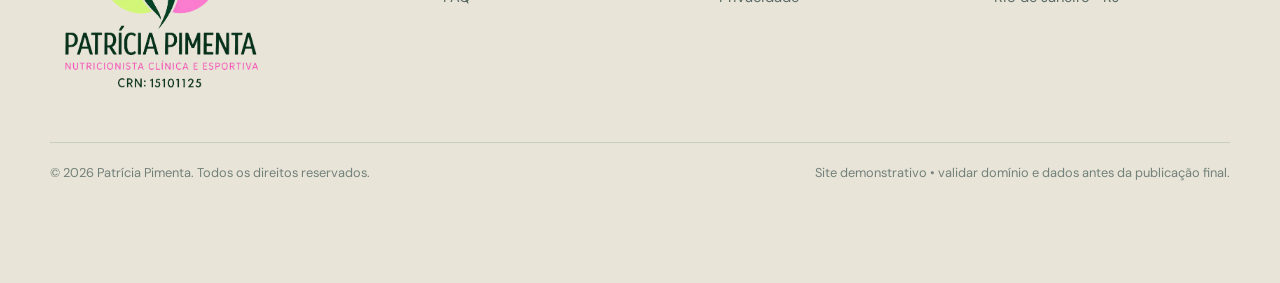
==== commit 1539ab76: "Add files via upload" ====
--- a/index.html
+++ b/index.html
@@ -90,7 +90,7 @@
       </div>
       <div class="hero-portrait reveal delay-1">
         <div class="portrait-orbit"></div>
-        <img src="assets/patricia-perfil.png" alt="Patrícia Pimenta, nutricionista">
+        <img src="assets/patricia-hero-cutout.png" alt="Patrícia Pimenta, nutricionista" class="hero-cutout">
         <div class="floating-card card-a">
           <strong>Clínica + Funcional</strong>
           <small>saúde e bem-estar</small>
@@ -151,7 +151,7 @@
     <div class="container about-grid">
       <div class="about-visual reveal">
         <div class="shape lime"></div><div class="shape pink"></div>
-        <img src="assets/patricia-perfil.png" alt="Retrato profissional de Patrícia Pimenta">
+        <img src="assets/patricia-about-portrait.png" alt="Retrato profissional de Patrícia Pimenta" class="about-photo">
       </div>
       <div class="about-copy reveal delay-1">
         <span class="eyebrow">SOBRE PATRÍCIA</span>
--- a/styles.css
+++ b/styles.css
@@ -6,10 +6,10 @@
 }
 *{box-sizing:border-box}html{scroll-behavior:smooth}body{margin:0;background:var(--cream);color:var(--ink);font-family:"DM Sans",system-ui,sans-serif;line-height:1.6}img{max-width:100%;display:block}a{color:inherit;text-decoration:none}button{font:inherit}.container{width:min(1180px,calc(100% - 40px));margin:auto}.skip-link{position:absolute;left:-999px;top:8px;background:#fff;padding:10px 14px;z-index:999}.skip-link:focus{left:8px}
 .topbar{position:fixed;inset:0 0 auto 0;z-index:30;background:rgba(247,244,236,.78);backdrop-filter:blur(18px);border-bottom:1px solid rgba(10,56,44,.08)}.nav-wrap{height:86px;display:flex;align-items:center;gap:28px}.brand{width:170px;margin-right:auto}.brand img{width:100%;height:66px;object-fit:contain}.desktop-nav{display:flex;gap:28px;font-size:.95rem}.desktop-nav a{position:relative}.desktop-nav a:after{content:"";position:absolute;left:0;bottom:-6px;width:0;height:1px;background:var(--ink);transition:.25s}.desktop-nav a:hover:after{width:100%}.btn{display:inline-flex;align-items:center;justify-content:center;min-height:52px;padding:0 22px;border-radius:999px;background:var(--ink);color:#fff;font-weight:700;border:1px solid var(--ink);transition:.25s;box-shadow:0 10px 30px rgba(10,56,44,.08)}.btn:hover{transform:translateY(-2px);background:#0e4b3a}.btn-small{min-height:44px;padding:0 18px;font-size:.9rem}.btn-ghost{background:transparent;color:var(--ink)}.btn-ghost:hover{background:rgba(255,255,255,.6)}.menu-btn{display:none;border:0;background:none;font-size:1.6rem;color:var(--ink)}.mobile-nav{padding:0 20px 20px;display:grid;gap:12px}
-.hero{min-height:100svh;position:relative;display:grid;align-items:center;overflow:hidden;padding:130px 0 70px}.hero-video{position:absolute;inset:0;width:100%;height:100%;object-fit:cover;opacity:.92}.hero-overlay{position:absolute;inset:0;background:linear-gradient(90deg,rgba(247,244,236,.9) 0%,rgba(247,244,236,.68) 48%,rgba(247,244,236,.3) 100%)}.hero-grid{position:relative;display:grid;grid-template-columns:1.15fr .85fr;gap:70px;align-items:center}.eyebrow{display:inline-block;font-size:.78rem;letter-spacing:.18em;font-weight:800;text-transform:uppercase;margin-bottom:16px}.hero h1,.section h2{font-family:"Playfair Display",Georgia,serif;font-weight:500;letter-spacing:-.035em;line-height:.98;margin:0}.hero h1{font-size:clamp(3.8rem,7vw,7.6rem);max-width:800px}.hero h1 em,.section h2 em{font-style:italic;color:#2d6a55}.hero-lead{font-size:clamp(1.08rem,1.6vw,1.3rem);max-width:680px;color:#365a4f;margin:28px 0}.hero-actions{display:flex;gap:12px;flex-wrap:wrap}.trust-row{display:flex;gap:12px;flex-wrap:wrap;margin-top:24px;color:#48675e;font-size:.9rem}.hero-portrait{position:relative;min-height:560px;display:grid;place-items:center}.hero-portrait img{width:min(430px,90%);aspect-ratio:1;border-radius:50%;object-fit:cover;position:relative;z-index:3;filter:saturate(.92);box-shadow:var(--shadow);border:12px solid rgba(255,255,255,.6)}.portrait-orbit{position:absolute;width:520px;height:520px;border:1px solid rgba(10,56,44,.24);border-radius:50%;animation:spin 22s linear infinite}.portrait-orbit:before,.portrait-orbit:after{content:"";position:absolute;width:150px;height:150px;border-radius:50%}.portrait-orbit:before{background:var(--lime);left:-28px;top:90px}.portrait-orbit:after{background:var(--pink);right:-20px;bottom:85px}.floating-card{position:absolute;z-index:5;background:rgba(255,255,255,.82);backdrop-filter:blur(10px);padding:14px 18px;border-radius:18px;box-shadow:0 20px 50px rgba(10,56,44,.12);display:grid}.floating-card small{color:var(--muted)}.card-a{left:0;top:23%}.card-b{right:0;bottom:19%}@keyframes spin{to{transform:rotate(360deg)}}
+.hero{min-height:100svh;position:relative;display:grid;align-items:center;overflow:hidden;padding:130px 0 70px}.hero-video{position:absolute;inset:0;width:100%;height:100%;object-fit:cover;opacity:.92}.hero-overlay{position:absolute;inset:0;background:linear-gradient(90deg,rgba(247,244,236,.9) 0%,rgba(247,244,236,.68) 48%,rgba(247,244,236,.3) 100%)}.hero-grid{position:relative;display:grid;grid-template-columns:1.15fr .85fr;gap:70px;align-items:center}.eyebrow{display:inline-block;font-size:.78rem;letter-spacing:.18em;font-weight:800;text-transform:uppercase;margin-bottom:16px}.hero h1,.section h2{font-family:"Playfair Display",Georgia,serif;font-weight:500;letter-spacing:-.035em;line-height:.98;margin:0}.hero h1{font-size:clamp(3.8rem,7vw,7.6rem);max-width:800px}.hero h1 em,.section h2 em{font-style:italic;color:#2d6a55}.hero-lead{font-size:clamp(1.08rem,1.6vw,1.3rem);max-width:680px;color:#365a4f;margin:28px 0}.hero-actions{display:flex;gap:12px;flex-wrap:wrap}.trust-row{display:flex;gap:12px;flex-wrap:wrap;margin-top:24px;color:#48675e;font-size:.9rem}.hero-portrait{position:relative;min-height:620px;display:grid;place-items:end center}.hero-portrait img.hero-cutout{width:min(500px,96%);object-fit:contain;position:relative;z-index:3;filter:saturate(.96);box-shadow:0 24px 54px rgba(10,56,44,.12)}.portrait-orbit{position:absolute;width:520px;height:520px;border:1px solid rgba(10,56,44,.18);border-radius:50%;animation:spin 22s linear infinite}.portrait-orbit:before,.portrait-orbit:after{content:"";position:absolute;width:150px;height:150px;border-radius:50%}.portrait-orbit:before{background:var(--lime);left:-28px;top:90px}.portrait-orbit:after{background:var(--pink);right:-20px;bottom:85px}.floating-card{position:absolute;z-index:5;background:rgba(255,255,255,.82);backdrop-filter:blur(10px);padding:14px 18px;border-radius:18px;box-shadow:0 20px 50px rgba(10,56,44,.12);display:grid}.floating-card small{color:var(--muted)}.card-a{left:0;top:23%}.card-b{right:0;bottom:19%}@keyframes spin{to{transform:rotate(360deg)}}
 .marquee{overflow:hidden;border-block:1px solid var(--line);background:#fff}.marquee-track{display:flex;gap:50px;width:max-content;padding:18px 0;animation:marquee 28s linear infinite;font-family:"Playfair Display",Georgia,serif;font-size:1.1rem}.marquee-track span:before{content:"✦";margin-right:50px;color:var(--pink)}@keyframes marquee{to{transform:translateX(-50%)}}
 .section{padding:110px 0}.section-head{max-width:760px;margin-bottom:46px}.section h2{font-size:clamp(2.8rem,5vw,5.5rem)}.section-head p{font-size:1.08rem;color:var(--muted);max-width:650px}.cards-grid{display:grid;grid-template-columns:repeat(3,1fr);gap:18px}.service-card{background:rgba(255,255,255,.72);border:1px solid var(--line);border-radius:26px;padding:30px;min-height:280px;display:flex;flex-direction:column;transition:.25s}.service-card:hover{transform:translateY(-6px);box-shadow:var(--shadow)}.service-card .num{font-size:.8rem;letter-spacing:.15em;color:var(--muted);margin-bottom:auto}.service-card h3{font-family:"Playfair Display",Georgia,serif;font-size:1.8rem;line-height:1.05;margin:28px 0 12px}.service-card p{color:var(--muted)}.service-card.accent{background:var(--ink);color:#fff}.service-card.accent p,.service-card.accent .num{color:#dce8e4}.service-card.accent a{margin-top:auto;font-weight:700}
-.about{background:#fff}.about-grid{display:grid;grid-template-columns:.9fr 1.1fr;gap:80px;align-items:center}.about-visual{position:relative;min-height:640px;display:grid;place-items:center;overflow:hidden;border-radius:38px;background:#f3efe5}.about-visual img{width:70%;position:relative;z-index:3;border-radius:50%;box-shadow:var(--shadow)}.shape{position:absolute;width:360px;height:360px;border-radius:50%}.shape.lime{background:var(--lime);left:-50px;top:50px}.shape.pink{background:var(--pink);right:-80px;bottom:30px}.about-copy p{font-size:1.08rem;color:var(--muted)}.credentials{margin-top:34px;border-top:1px solid var(--line)}.credentials>div{display:grid;grid-template-columns:150px 1fr;padding:18px 0;border-bottom:1px solid var(--line)}.credentials span{color:var(--muted)}
+.about{background:#fff}.about-grid{display:grid;grid-template-columns:.9fr 1.1fr;gap:80px;align-items:center}.about-visual{position:relative;min-height:640px;display:grid;place-items:center;overflow:hidden;border-radius:38px;background:#f3efe5}.about-visual img.about-photo{width:72%;position:relative;z-index:3;border-radius:32px;box-shadow:var(--shadow);object-fit:cover}.shape{position:absolute;width:360px;height:360px;border-radius:50%}.shape.lime{background:var(--lime);left:-50px;top:50px}.shape.pink{background:var(--pink);right:-80px;bottom:30px}.about-copy p{font-size:1.08rem;color:var(--muted)}.credentials{margin-top:34px;border-top:1px solid var(--line)}.credentials>div{display:grid;grid-template-columns:150px 1fr;padding:18px 0;border-bottom:1px solid var(--line)}.credentials span{color:var(--muted)}
 .process{background:var(--ink);color:#fff}.process .eyebrow,.process p{color:#d8e4e0}.process h2 em{color:var(--lime)}.process-grid{display:grid;grid-template-columns:repeat(4,1fr);gap:1px;background:rgba(255,255,255,.18);border:1px solid rgba(255,255,255,.18);border-radius:26px;overflow:hidden}.process-step{background:var(--ink2);padding:34px;min-height:320px}.process-step span{width:42px;height:42px;border-radius:50%;display:grid;place-items:center;background:var(--lime);color:var(--ink);font-weight:800}.process-step h3{font-family:"Playfair Display",Georgia,serif;font-size:1.7rem;margin-top:50px}.process-step p{font-size:.95rem}
 .outcomes-grid{display:grid;grid-template-columns:1fr 1fr;gap:70px}.outcome-list{border-top:1px solid var(--line)}.outcome-list div{display:grid;grid-template-columns:50px 1fr;gap:22px;padding:22px 0;border-bottom:1px solid var(--line)}.outcome-list span{font-weight:800;color:var(--pink)}.outcome-list p{margin:0;font-size:1.08rem}
 .testimonials{background:#f0ecdF}.testimonials-grid{display:grid;grid-template-columns:repeat(3,1fr);gap:18px}.quote{margin:0;background:#fff;border-radius:26px;padding:30px;min-height:280px;display:flex;flex-direction:column}.quote p{font-family:"Playfair Display",Georgia,serif;font-size:1.35rem;line-height:1.35}.quote footer{margin-top:auto;font-size:.9rem;color:var(--muted)}.center{text-align:center;margin-top:28px}.text-link{font-weight:800;border-bottom:1px solid}
@@ -18,5 +18,5 @@
 .footer{padding:60px 0 100px;background:#e9e4d8}.footer-grid{display:grid;grid-template-columns:1.5fr repeat(3,1fr);gap:40px}.footer-grid>div{display:flex;flex-direction:column;gap:8px}.footer-grid strong{margin-bottom:8px}.footer-grid a,.footer-grid span{font-size:.92rem;color:#5a6b65}.footer-logo{width:220px}.footer-bottom{margin-top:40px;padding-top:20px;border-top:1px solid var(--line);display:flex;justify-content:space-between;gap:20px;color:#718079;font-size:.8rem}.mobile-sticky{display:none}
 .reveal{opacity:0;transform:translateY(24px);transition:opacity .7s ease,transform .7s ease}.reveal.in{opacity:1;transform:none}.delay-1{transition-delay:.08s}.delay-2{transition-delay:.16s}.delay-3{transition-delay:.24s}
 @media (prefers-reduced-motion:reduce){*{scroll-behavior:auto!important;animation:none!important;transition:none!important}.reveal{opacity:1;transform:none}.hero-video{display:none}}
-@media(max-width:980px){.desktop-nav,.topbar .btn-small{display:none}.menu-btn{display:block}.hero-grid,.about-grid,.outcomes-grid,.faq-grid,.contact-card{grid-template-columns:1fr}.hero{padding-top:120px}.hero h1{font-size:clamp(3.2rem,12vw,5.5rem)}.hero-portrait{min-height:460px}.cards-grid,.testimonials-grid{grid-template-columns:1fr 1fr}.process-grid{grid-template-columns:1fr 1fr}.footer-grid{grid-template-columns:1fr 1fr}.mobile-sticky{display:block;position:fixed;z-index:40;left:12px;right:12px;bottom:12px;background:var(--pink);color:var(--ink);text-align:center;padding:14px 20px;border-radius:999px;font-weight:800;box-shadow:0 16px 50px rgba(10,56,44,.2)}}
-@media(max-width:640px){.container{width:min(100% - 28px,1180px)}.nav-wrap{height:74px}.brand{width:142px}.brand img{height:54px}.section{padding:78px 0}.cards-grid,.testimonials-grid,.process-grid,.footer-grid{grid-template-columns:1fr}.hero-grid{gap:18px}.hero-copy{padding-top:20px}.hero h1{font-size:3.55rem}.hero-lead{font-size:1rem}.hero-actions .btn{width:100%}.hero-portrait{min-height:390px}.hero-portrait img{width:300px;border-width:8px}.portrait-orbit{width:340px;height:340px}.portrait-orbit:before,.portrait-orbit:after{width:100px;height:100px}.floating-card{font-size:.8rem;padding:10px 12px}.card-a{left:0;top:20%}.card-b{right:0;bottom:12%}.section h2{font-size:3rem}.about-visual{min-height:430px}.about-visual img{width:78%}.shape{width:250px;height:250px}.credentials>div{grid-template-columns:110px 1fr}.process-step{min-height:auto}.contact-card{padding:34px 24px}.footer-bottom{flex-direction:column}.footer{padding-bottom:110px}}
+@media(max-width:980px){.desktop-nav,.topbar .btn-small{display:none}.menu-btn{display:block}.hero-grid,.about-grid,.outcomes-grid,.faq-grid,.contact-card{grid-template-columns:1fr}.hero{padding-top:120px}.hero h1{font-size:clamp(3.2rem,12vw,5.5rem)}.hero-portrait{min-height:520px}.cards-grid,.testimonials-grid{grid-template-columns:1fr 1fr}.process-grid{grid-template-columns:1fr 1fr}.footer-grid{grid-template-columns:1fr 1fr}.mobile-sticky{display:block;position:fixed;z-index:40;left:12px;right:12px;bottom:12px;background:var(--pink);color:var(--ink);text-align:center;padding:14px 20px;border-radius:999px;font-weight:800;box-shadow:0 16px 50px rgba(10,56,44,.2)}}
+@media(max-width:640px){.container{width:min(100% - 28px,1180px)}.nav-wrap{height:74px}.brand{width:142px}.brand img{height:54px}.section{padding:78px 0}.cards-grid,.testimonials-grid,.process-grid,.footer-grid{grid-template-columns:1fr}.hero-grid{gap:18px}.hero-copy{padding-top:20px}.hero h1{font-size:3.55rem}.hero-lead{font-size:1rem}.hero-actions .btn{width:100%}.hero-portrait{min-height:390px}.hero-portrait img.hero-cutout{width:330px}.portrait-orbit{width:340px;height:340px}.portrait-orbit:before,.portrait-orbit:after{width:100px;height:100px}.floating-card{font-size:.8rem;padding:10px 12px}.card-a{left:0;top:20%}.card-b{right:0;bottom:12%}.section h2{font-size:3rem}.about-visual{min-height:430px}.about-visual img.about-photo{width:82%;border-radius:24px}.shape{width:250px;height:250px}.credentials>div{grid-template-columns:110px 1fr}.process-step{min-height:auto}.contact-card{padding:34px 24px}.footer-bottom{flex-direction:column}.footer{padding-bottom:110px}}
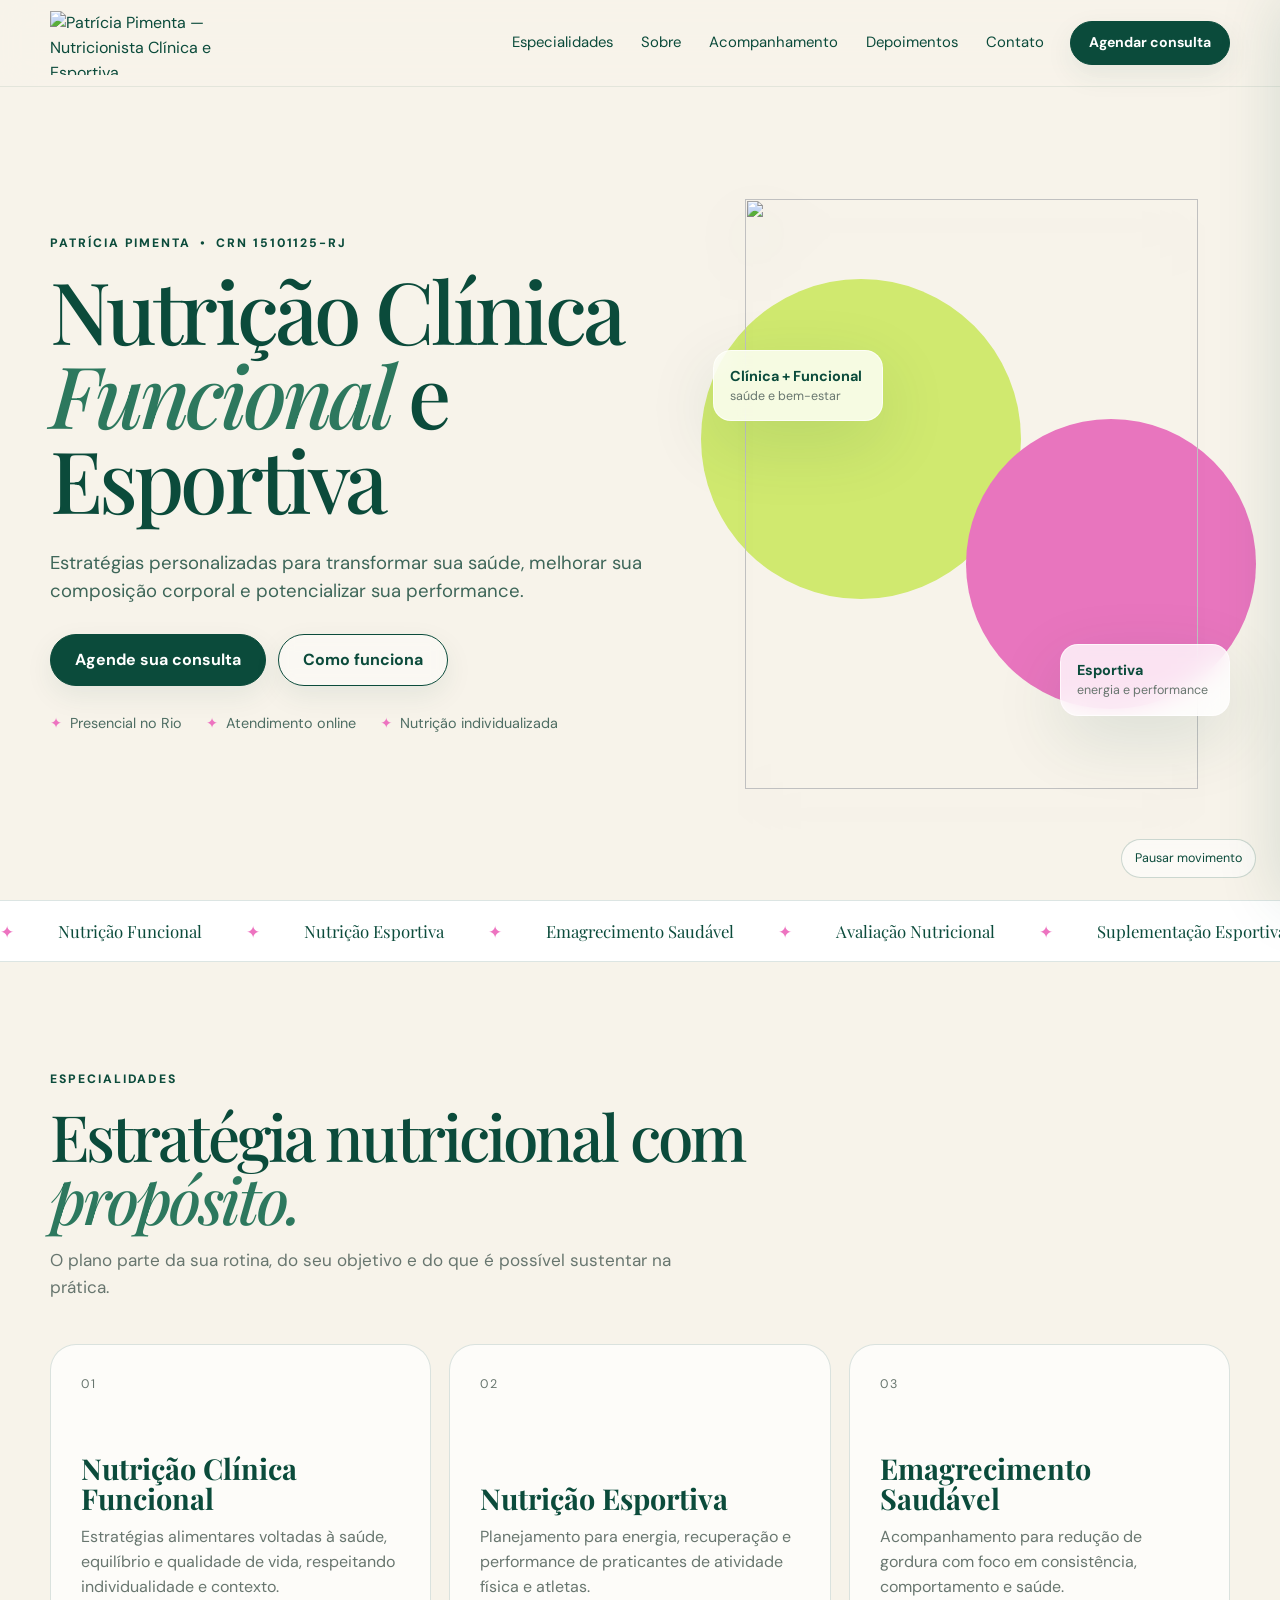
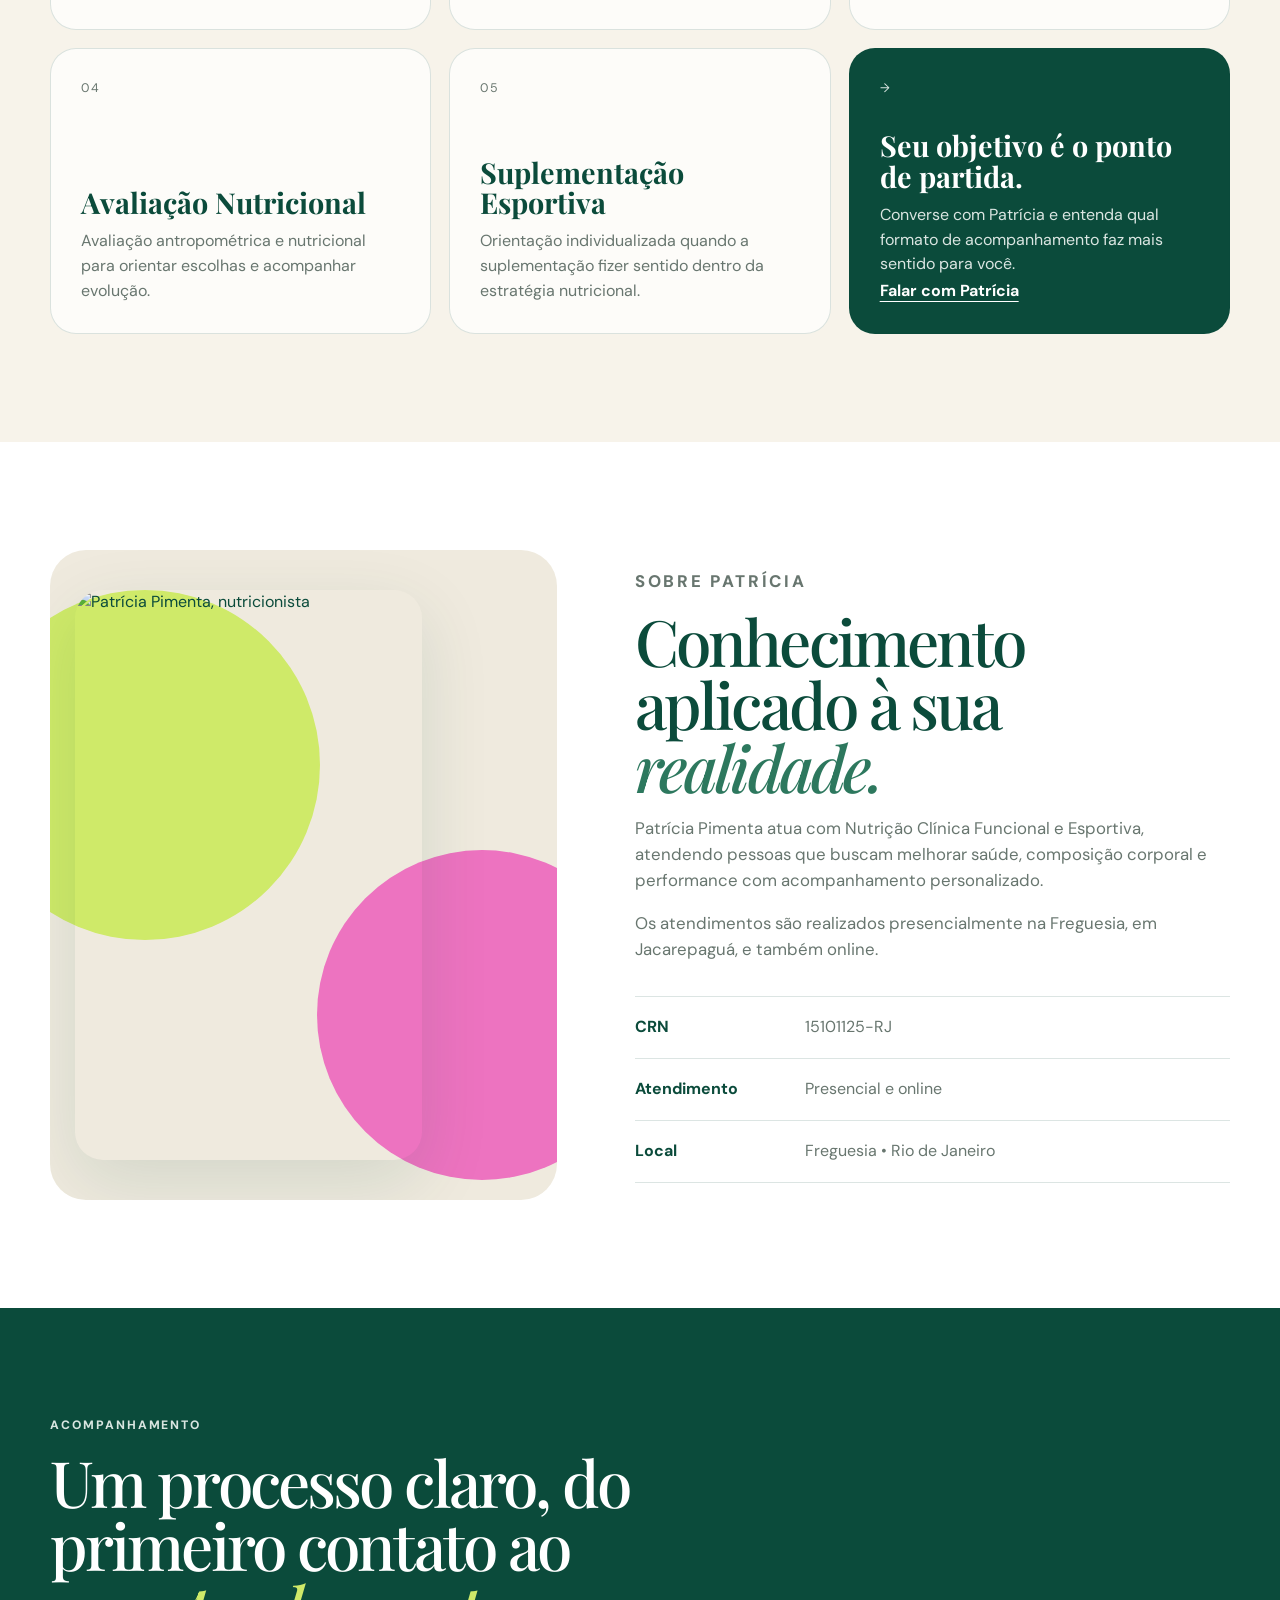
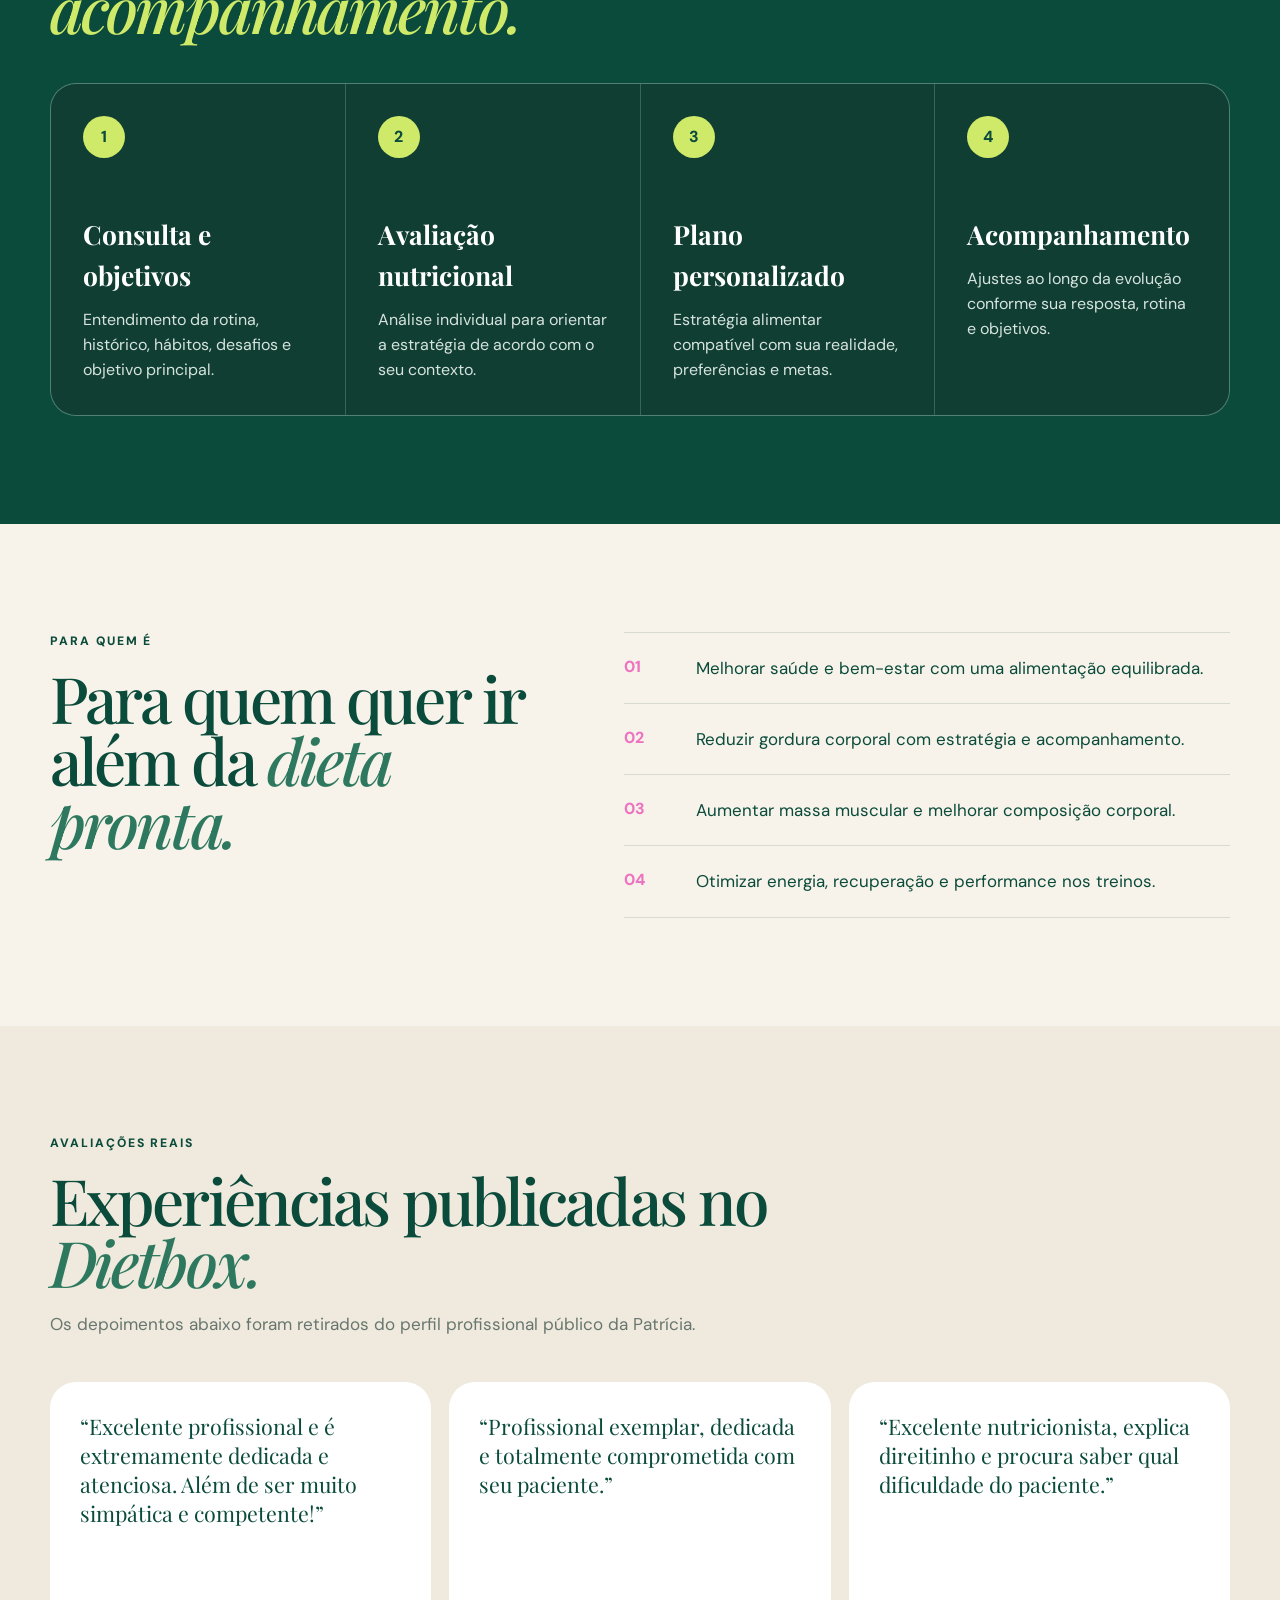
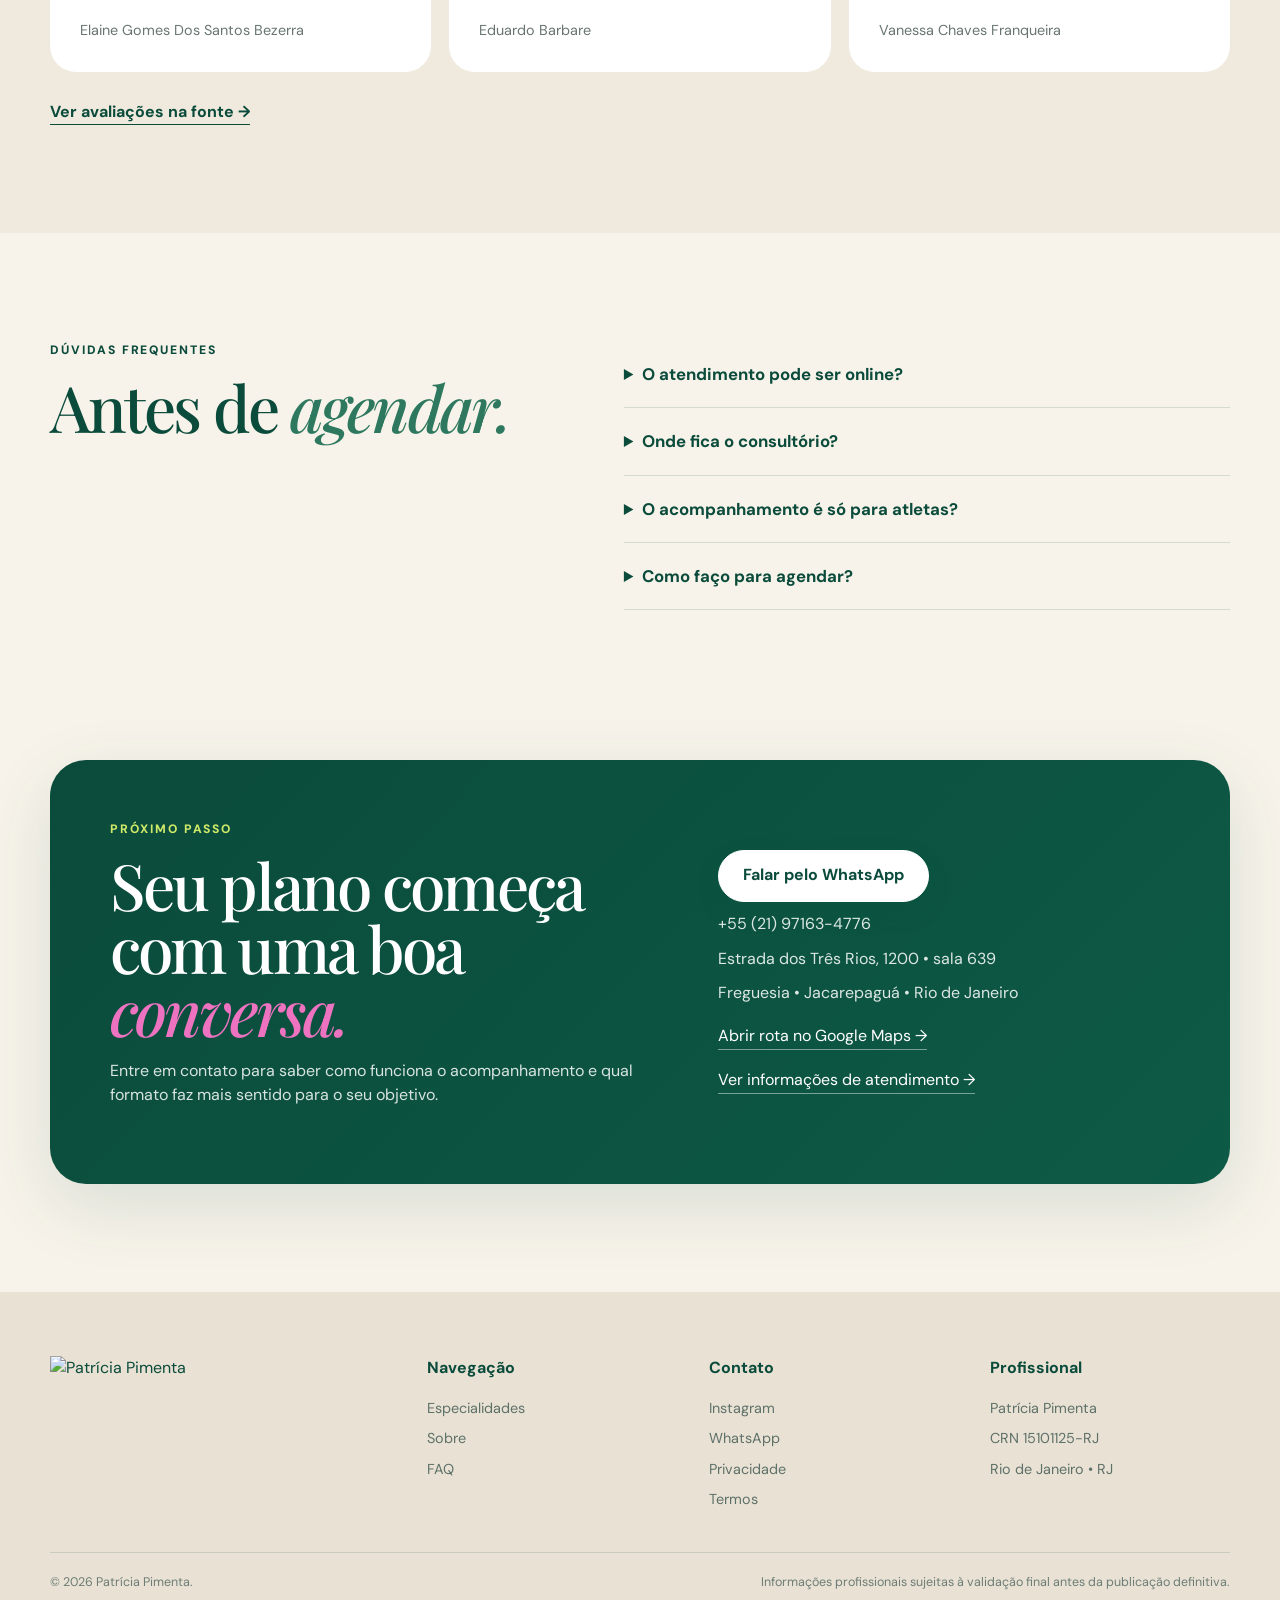
==== commit 0121053b: "Add files via upload" ====
--- a/index.html
+++ b/index.html
@@ -2,16 +2,16 @@
 <html lang="pt-BR">
 <head>
   <meta charset="utf-8">
-  <meta name="viewport" content="width=device-width, initial-scale=1">
+  <meta name="viewport" content="width=device-width,initial-scale=1,viewport-fit=cover">
   <title>Patrícia Pimenta | Nutrição Clínica Funcional e Esportiva</title>
   <meta name="description" content="Nutrição Clínica Funcional e Esportiva no Rio de Janeiro e online. Acompanhamento personalizado para saúde, composição corporal e performance.">
-  <link rel="canonical" href="https://SEU-DOMINIO-AQUI/">
-  <meta name="robots" content="index,follow">
+  <meta name="theme-color" content="#f7f3ea">
+  <meta name="robots" content="noindex,nofollow">
   <meta property="og:type" content="website">
+  <meta property="og:locale" content="pt_BR">
   <meta property="og:title" content="Patrícia Pimenta | Nutrição Clínica Funcional e Esportiva">
-  <meta property="og:description" content="Estratégias personalizadas para transformar sua saúde, melhorar sua composição corporal e potencializar sua performance.">
+  <meta property="og:description" content="Estratégias personalizadas para saúde, composição corporal e performance.">
   <meta property="og:image" content="assets/og-patricia-pimenta.jpg">
-  <meta property="og:locale" content="pt_BR">
   <link rel="icon" href="assets/favicon.png">
   <link rel="preconnect" href="https://fonts.googleapis.com">
   <link rel="preconnect" href="https://fonts.gstatic.com" crossorigin>
@@ -25,238 +25,140 @@
     "description":"Nutrição Clínica Funcional e Esportiva",
     "identifier":"CRN 15101125-RJ",
     "telephone":"+55 21 97163-4776",
-    "url":"https://SEU-DOMINIO-AQUI/",
-    "sameAs":[
-      "https://www.instagram.com/nutricionistapatriciapimenta/",
-      "https://dietbox.me/pt-BR/patricia-pimentanutricionista"
-    ],
-    "address":{
-      "@type":"PostalAddress",
-      "streetAddress":"Estrada dos Três Rios, 1200, sala 639, Edifício Idealle",
-      "addressLocality":"Rio de Janeiro",
-      "addressRegion":"RJ",
-      "postalCode":"22745-005",
-      "addressCountry":"BR"
-    },
+    "sameAs":["https://www.instagram.com/nutricionistapatriciapimenta/","https://dietbox.me/pt-BR/patricia-pimentanutricionista"],
+    "address":{"@type":"PostalAddress","streetAddress":"Estrada dos Três Rios, 1200, sala 639, Edifício Idealle","addressLocality":"Rio de Janeiro","addressRegion":"RJ","postalCode":"22745-005","addressCountry":"BR"},
     "areaServed":["Rio de Janeiro","Atendimento online"]
   }
   </script>
 </head>
 <body>
 <a class="skip-link" href="#conteudo">Pular para o conteúdo</a>
-
-<header class="topbar" id="topo">
-  <div class="container nav-wrap">
-    <a class="brand" href="#topo" aria-label="Patrícia Pimenta - início">
-      <img src="assets/logo-patricia-pimenta.png" alt="Patrícia Pimenta, Nutricionista Clínica e Esportiva">
+<header class="site-header" id="topo">
+  <div class="container header-inner">
+    <a class="brand" href="#topo" aria-label="Patrícia Pimenta — início">
+      <picture><source srcset="assets/logo-patricia-pimenta.webp" type="image/webp"><img src="assets/logo-patricia-pimenta.png" alt="Patrícia Pimenta — Nutricionista Clínica e Esportiva"></picture>
     </a>
-    <nav class="desktop-nav" aria-label="Navegação principal">
+    <nav class="nav-desktop" aria-label="Navegação principal">
       <a href="#especialidades">Especialidades</a>
       <a href="#sobre">Sobre</a>
-      <a href="#como-funciona">Acompanhamento</a>
+      <a href="#acompanhamento">Acompanhamento</a>
       <a href="#depoimentos">Depoimentos</a>
       <a href="#contato">Contato</a>
     </nav>
-    <a class="btn btn-small" href="https://wa.me/5521971634776?text=Ol%C3%A1%2C%20Patr%C3%ADcia!%20Gostaria%20de%20agendar%20uma%20consulta." target="_blank" rel="noopener" data-track="whatsapp-header">Agendar consulta</a>
-    <button class="menu-btn" aria-label="Abrir menu" aria-expanded="false">☰</button>
-  </div>
-  <div class="mobile-nav" hidden>
-    <a href="#especialidades">Especialidades</a>
-    <a href="#sobre">Sobre</a>
-    <a href="#como-funciona">Acompanhamento</a>
-    <a href="#depoimentos">Depoimentos</a>
-    <a href="#contato">Contato</a>
+    <a class="button button-compact header-cta" href="https://wa.me/5521971634776?text=Ol%C3%A1%2C%20Patr%C3%ADcia!%20Gostaria%20de%20agendar%20uma%20consulta." target="_blank" rel="noopener" data-track="whatsapp_header">Agendar consulta</a>
+    <button class="menu-toggle" type="button" aria-label="Abrir menu" aria-expanded="false" aria-controls="mobile-menu"><span></span><span></span></button>
   </div>
 </header>
+<div class="menu-backdrop" hidden></div>
+<nav class="mobile-drawer" id="mobile-menu" aria-label="Menu mobile" aria-hidden="true">
+  <div class="mobile-drawer-head"><span>Menu</span><button class="menu-close" type="button" aria-label="Fechar menu">×</button></div>
+  <div class="mobile-links">
+    <a href="#especialidades">Especialidades</a><a href="#sobre">Sobre</a><a href="#acompanhamento">Acompanhamento</a><a href="#depoimentos">Depoimentos</a><a href="#contato">Contato</a>
+  </div>
+  <a class="button" href="https://wa.me/5521971634776?text=Ol%C3%A1%2C%20Patr%C3%ADcia!%20Gostaria%20de%20agendar%20uma%20consulta." target="_blank" rel="noopener">Agendar pelo WhatsApp</a>
+</nav>
 
 <main id="conteudo">
-  <section class="hero">
-    <video class="hero-video" autoplay muted loop playsinline preload="metadata" aria-hidden="true">
-      <source src="assets/hero-brand-motion.mp4" type="video/mp4">
-    </video>
-    <div class="hero-overlay"></div>
-    <div class="container hero-grid">
-      <div class="hero-copy reveal">
-        <span class="eyebrow">PATRÍCIA PIMENTA • CRN 15101125-RJ</span>
-        <h1>Nutrição Clínica <em>Funcional</em> e Esportiva</h1>
-        <p class="hero-lead">Estratégias personalizadas para transformar sua saúde, melhorar sua composição corporal e potencializar sua performance.</p>
-        <div class="hero-actions">
-          <a class="btn" href="https://wa.me/5521971634776?text=Ol%C3%A1%2C%20Patr%C3%ADcia!%20Gostaria%20de%20agendar%20uma%20consulta." target="_blank" rel="noopener" data-track="whatsapp-hero">Agende sua consulta</a>
-          <a class="btn btn-ghost" href="https://dietbox.me/pt-BR/patricia-pimentanutricionista" target="_blank" rel="noopener">Ver perfil profissional</a>
-        </div>
-        <div class="trust-row" aria-label="Informações rápidas">
-          <span>Presencial no Rio</span><span>•</span><span>Online</span><span>•</span><span>+13 anos transformando vidas</span>
-        </div>
+<section class="hero" aria-labelledby="hero-title">
+  <video class="hero-video" autoplay muted loop playsinline preload="metadata" poster="assets/hero-poster.jpg" aria-label="Movimento abstrato nas cores da marca">
+    <source src="assets/hero-brand-motion.mp4" type="video/mp4">
+  </video>
+  <div class="hero-wash"></div>
+  <button class="video-toggle" type="button" aria-pressed="false" aria-label="Pausar vídeo">Pausar movimento</button>
+  <div class="container hero-layout">
+    <div class="hero-copy reveal">
+      <p class="kicker">PATRÍCIA PIMENTA <span>•</span> CRN 15101125-RJ</p>
+      <h1 id="hero-title">Nutrição Clínica <em>Funcional</em> e Esportiva</h1>
+      <p class="hero-sub">Estratégias personalizadas para transformar sua saúde, melhorar sua composição corporal e potencializar sua performance.</p>
+      <div class="hero-actions">
+        <a class="button" href="https://wa.me/5521971634776?text=Ol%C3%A1%2C%20Patr%C3%ADcia!%20Gostaria%20de%20agendar%20uma%20consulta." target="_blank" rel="noopener" data-track="whatsapp_hero">Agende sua consulta</a>
+        <a class="button button-secondary" href="#acompanhamento">Como funciona</a>
       </div>
-      <div class="hero-portrait reveal delay-1">
-        <div class="portrait-orbit"></div>
-        <img src="assets/patricia-hero-cutout.png" alt="Patrícia Pimenta, nutricionista" class="hero-cutout">
-        <div class="floating-card card-a">
-          <strong>Clínica + Funcional</strong>
-          <small>saúde e bem-estar</small>
-        </div>
-        <div class="floating-card card-b">
-          <strong>Esportiva</strong>
-          <small>performance e resultados</small>
-        </div>
-      </div>
+      <ul class="hero-facts" aria-label="Informações rápidas"><li>Presencial no Rio</li><li>Atendimento online</li><li>Nutrição individualizada</li></ul>
     </div>
-  </section>
+    <div class="hero-visual reveal delay-1" aria-hidden="true">
+      <div class="hero-orb orb-lime"></div><div class="hero-orb orb-pink"></div>
+      <picture><source srcset="assets/patricia-hero-cutout.webp" type="image/webp"><img src="assets/patricia-hero-cutout.png" alt="" class="hero-person" width="1078" height="1402" fetchpriority="high" decoding="async"></picture>
+      <div class="micro-card micro-card-top"><strong>Clínica + Funcional</strong><span>saúde e bem-estar</span></div>
+      <div class="micro-card micro-card-bottom"><strong>Esportiva</strong><span>energia e performance</span></div>
+    </div>
+  </div>
+</section>
 
-  <section class="marquee" aria-label="Áreas de atuação">
-    <div class="marquee-track">
-      <span>Nutrição Esportiva</span><span>Nutrição Funcional</span><span>Emagrecimento Saudável</span><span>Avaliação Nutricional</span><span>Suplementação Esportiva</span>
-      <span>Nutrição Esportiva</span><span>Nutrição Funcional</span><span>Emagrecimento Saudável</span><span>Avaliação Nutricional</span><span>Suplementação Esportiva</span>
+<section class="ticker" aria-label="Áreas de atuação"><div class="ticker-track"><span>Nutrição Funcional</span><span>Nutrição Esportiva</span><span>Emagrecimento Saudável</span><span>Avaliação Nutricional</span><span>Suplementação Esportiva</span><span>Nutrição Funcional</span><span>Nutrição Esportiva</span><span>Emagrecimento Saudável</span></div></section>
+
+<section class="section" id="especialidades">
+  <div class="container">
+    <div class="section-intro reveal"><p class="kicker">ESPECIALIDADES</p><h2>Estratégia nutricional com <em>propósito.</em></h2><p>O plano parte da sua rotina, do seu objetivo e do que é possível sustentar na prática.</p></div>
+    <div class="service-grid">
+      <article class="service-card reveal"><span>01</span><h3>Nutrição Clínica Funcional</h3><p>Estratégias alimentares voltadas à saúde, equilíbrio e qualidade de vida, respeitando individualidade e contexto.</p></article>
+      <article class="service-card reveal delay-1"><span>02</span><h3>Nutrição Esportiva</h3><p>Planejamento para energia, recuperação e performance de praticantes de atividade física e atletas.</p></article>
+      <article class="service-card reveal delay-2"><span>03</span><h3>Emagrecimento Saudável</h3><p>Acompanhamento para redução de gordura com foco em consistência, comportamento e saúde.</p></article>
+      <article class="service-card reveal"><span>04</span><h3>Avaliação Nutricional</h3><p>Avaliação antropométrica e nutricional para orientar escolhas e acompanhar evolução.</p></article>
+      <article class="service-card reveal delay-1"><span>05</span><h3>Suplementação Esportiva</h3><p>Orientação individualizada quando a suplementação fizer sentido dentro da estratégia nutricional.</p></article>
+      <article class="service-card service-card-cta reveal delay-2"><span>→</span><h3>Seu objetivo é o ponto de partida.</h3><p>Converse com Patrícia e entenda qual formato de acompanhamento faz mais sentido para você.</p><a href="https://wa.me/5521971634776?text=Ol%C3%A1%2C%20Patr%C3%ADcia!%20Quero%20entender%20qual%20acompanhamento%20%C3%A9%20ideal%20para%20mim." target="_blank" rel="noopener">Falar com Patrícia</a></article>
     </div>
-  </section>
+  </div>
+</section>
 
-  <section class="section" id="especialidades">
-    <div class="container">
-      <div class="section-head reveal">
-        <span class="eyebrow">CUIDADO INDIVIDUALIZADO</span>
-        <h2>Uma estratégia nutricional feita para <em>você.</em></h2>
-        <p>O acompanhamento parte da sua rotina, objetivos e necessidades — sem soluções genéricas.</p>
-      </div>
-      <div class="cards-grid">
-        <article class="service-card reveal">
-          <span class="num">01</span><h3>Nutrição Clínica Funcional</h3>
-          <p>Planejamento alimentar voltado para saúde, equilíbrio e qualidade de vida, respeitando individualidade e contexto.</p>
-        </article>
-        <article class="service-card reveal delay-1">
-          <span class="num">02</span><h3>Nutrição Esportiva</h3>
-          <p>Estratégias para energia, recuperação e performance, para praticantes de atividade física e atletas.</p>
-        </article>
-        <article class="service-card reveal delay-2">
-          <span class="num">03</span><h3>Emagrecimento Saudável</h3>
-          <p>Condução personalizada para redução de gordura com foco em consistência, comportamento e saúde.</p>
-        </article>
-        <article class="service-card reveal">
-          <span class="num">04</span><h3>Avaliação Antropométrica</h3>
-          <p>Avaliação nutricional e acompanhamento da evolução com métricas adequadas ao seu objetivo.</p>
-        </article>
-        <article class="service-card reveal delay-1">
-          <span class="num">05</span><h3>Suplementação Esportiva</h3>
-          <p>Orientação individualizada quando a suplementação fizer sentido dentro da estratégia nutricional.</p>
-        </article>
-        <article class="service-card accent reveal delay-2">
-          <span class="num">→</span><h3>Comece pelo seu objetivo</h3>
-          <p>Saúde, composição corporal ou performance: o plano começa com uma avaliação individual.</p>
-          <a href="https://wa.me/5521971634776?text=Ol%C3%A1%2C%20Patr%C3%ADcia!%20Quero%20entender%20qual%20acompanhamento%20%C3%A9%20ideal%20para%20mim." target="_blank" rel="noopener">Falar com Patrícia</a>
-        </article>
-      </div>
+<section class="section about" id="sobre">
+  <div class="container about-layout">
+    <div class="about-media reveal"><div class="about-accent about-accent-lime"></div><div class="about-accent about-accent-pink"></div><picture><source srcset="assets/patricia-about-portrait.webp" type="image/webp"><img src="assets/patricia-about-portrait.png" alt="Patrícia Pimenta, nutricionista" loading="lazy" width="1122" height="1402" decoding="async"></picture></div>
+    <div class="about-copy reveal delay-1"><p class="kicker">SOBRE PATRÍCIA</p><h2>Conhecimento aplicado à sua <em>realidade.</em></h2><p>Patrícia Pimenta atua com Nutrição Clínica Funcional e Esportiva, atendendo pessoas que buscam melhorar saúde, composição corporal e performance com acompanhamento personalizado.</p><p>Os atendimentos são realizados presencialmente na Freguesia, em Jacarepaguá, e também online.</p><dl class="facts"><div><dt>CRN</dt><dd>15101125-RJ</dd></div><div><dt>Atendimento</dt><dd>Presencial e online</dd></div><div><dt>Local</dt><dd>Freguesia • Rio de Janeiro</dd></div></dl></div>
+  </div>
+</section>
+
+<section class="section process" id="acompanhamento">
+  <div class="container">
+    <div class="section-intro section-intro-light reveal"><p class="kicker">ACOMPANHAMENTO</p><h2>Um processo claro, do primeiro contato ao <em>acompanhamento.</em></h2></div>
+    <div class="process-grid">
+      <article class="process-card reveal"><span>1</span><h3>Consulta e objetivos</h3><p>Entendimento da rotina, histórico, hábitos, desafios e objetivo principal.</p></article>
+      <article class="process-card reveal delay-1"><span>2</span><h3>Avaliação nutricional</h3><p>Análise individual para orientar a estratégia de acordo com o seu contexto.</p></article>
+      <article class="process-card reveal delay-2"><span>3</span><h3>Plano personalizado</h3><p>Estratégia alimentar compatível com sua realidade, preferências e metas.</p></article>
+      <article class="process-card reveal delay-3"><span>4</span><h3>Acompanhamento</h3><p>Ajustes ao longo da evolução conforme sua resposta, rotina e objetivos.</p></article>
     </div>
-  </section>
+  </div>
+</section>
 
-  <section class="section about" id="sobre">
-    <div class="container about-grid">
-      <div class="about-visual reveal">
-        <div class="shape lime"></div><div class="shape pink"></div>
-        <img src="assets/patricia-about-portrait.png" alt="Retrato profissional de Patrícia Pimenta" class="about-photo">
-      </div>
-      <div class="about-copy reveal delay-1">
-        <span class="eyebrow">SOBRE PATRÍCIA</span>
-        <h2>Conhecimento aplicado à sua <em>realidade.</em></h2>
-        <p>Patrícia Pimenta atua com Nutrição Clínica Funcional e Esportiva, atendendo quem busca melhorar a saúde, a performance esportiva e a composição corporal de forma personalizada.</p>
-        <p>O acompanhamento une avaliação nutricional, estratégia alimentar e orientação individual, com atendimento presencial na Freguesia, em Jacarepaguá, e também online.</p>
-        <div class="credentials">
-          <div><strong>CRN</strong><span>15101125-RJ</span></div>
-          <div><strong>Atendimento</strong><span>Presencial + Online</span></div>
-          <div><strong>Local</strong><span>Freguesia • Rio de Janeiro</span></div>
-        </div>
-      </div>
+<section class="section audience">
+  <div class="container split">
+    <div class="section-intro reveal"><p class="kicker">PARA QUEM É</p><h2>Para quem quer ir além da <em>dieta pronta.</em></h2></div>
+    <div class="list-lines reveal delay-1"><div><span>01</span><p>Melhorar saúde e bem-estar com uma alimentação equilibrada.</p></div><div><span>02</span><p>Reduzir gordura corporal com estratégia e acompanhamento.</p></div><div><span>03</span><p>Aumentar massa muscular e melhorar composição corporal.</p></div><div><span>04</span><p>Otimizar energia, recuperação e performance nos treinos.</p></div></div>
+  </div>
+</section>
+
+<section class="section testimonials" id="depoimentos">
+  <div class="container">
+    <div class="section-intro reveal"><p class="kicker">AVALIAÇÕES REAIS</p><h2>Experiências publicadas no <em>Dietbox.</em></h2><p>Os depoimentos abaixo foram retirados do perfil profissional público da Patrícia.</p></div>
+    <div class="quote-grid">
+      <blockquote class="quote reveal"><p>“Excelente profissional e é extremamente dedicada e atenciosa. Além de ser muito simpática e competente!”</p><footer>Elaine Gomes Dos Santos Bezerra</footer></blockquote>
+      <blockquote class="quote reveal delay-1"><p>“Profissional exemplar, dedicada e totalmente comprometida com seu paciente.”</p><footer>Eduardo Barbare</footer></blockquote>
+      <blockquote class="quote reveal delay-2"><p>“Excelente nutricionista, explica direitinho e procura saber qual dificuldade do paciente.”</p><footer>Vanessa Chaves Franqueira</footer></blockquote>
     </div>
-  </section>
+    <a class="inline-link" href="https://dietbox.me/pt-BR/patricia-pimentanutricionista" target="_blank" rel="noopener">Ver avaliações na fonte →</a>
+  </div>
+</section>
 
-  <section class="section process" id="como-funciona">
-    <div class="container">
-      <div class="section-head reveal">
-        <span class="eyebrow">ACOMPANHAMENTO</span>
-        <h2>Clareza em cada etapa do <em>processo.</em></h2>
-      </div>
-      <div class="process-grid">
-        <div class="process-step reveal"><span>1</span><h3>Consulta e objetivos</h3><p>Entendimento da sua rotina, histórico, hábitos, desafios e objetivo principal.</p></div>
-        <div class="process-step reveal delay-1"><span>2</span><h3>Avaliação nutricional</h3><p>Análise individual para orientar a estratégia de acordo com o seu contexto.</p></div>
-        <div class="process-step reveal delay-2"><span>3</span><h3>Plano personalizado</h3><p>Estratégia alimentar compatível com sua realidade, preferências e metas.</p></div>
-        <div class="process-step reveal delay-3"><span>4</span><h3>Acompanhamento</h3><p>Ajustes e evolução de acordo com sua resposta, rotina e resultados observados.</p></div>
-      </div>
+<section class="section faq" id="faq">
+  <div class="container split faq-layout">
+    <div class="section-intro reveal"><p class="kicker">DÚVIDAS FREQUENTES</p><h2>Antes de <em>agendar.</em></h2></div>
+    <div class="faq-list reveal delay-1">
+      <details><summary>O atendimento pode ser online?</summary><p>Sim. O perfil profissional informa atendimento presencial e online.</p></details>
+      <details><summary>Onde fica o consultório?</summary><p>Estrada dos Três Rios, 1200, sala 639, Edifício Idealle, Freguesia (Jacarepaguá), Rio de Janeiro.</p></details>
+      <details><summary>O acompanhamento é só para atletas?</summary><p>Não. O atendimento também contempla saúde, bem-estar, emagrecimento e composição corporal.</p></details>
+      <details><summary>Como faço para agendar?</summary><p>Você pode falar diretamente pelo WhatsApp ou acessar o perfil profissional no Dietbox.</p></details>
     </div>
-  </section>
+  </div>
+</section>
 
-  <section class="section outcomes">
-    <div class="container outcomes-grid">
-      <div class="section-head reveal">
-        <span class="eyebrow">PARA QUEM É</span>
-        <h2>Nutrição para quem quer ir além da <em>dieta pronta.</em></h2>
-      </div>
-      <div class="outcome-list reveal delay-1">
-        <div><span>01</span><p>Melhorar saúde e bem-estar com uma alimentação equilibrada.</p></div>
-        <div><span>02</span><p>Reduzir gordura corporal com estratégia e acompanhamento.</p></div>
-        <div><span>03</span><p>Aumentar massa muscular e melhorar composição corporal.</p></div>
-        <div><span>04</span><p>Otimizar energia, recuperação e performance nos treinos.</p></div>
-      </div>
-    </div>
-  </section>
-
-  <section class="section testimonials" id="depoimentos">
-    <div class="container">
-      <div class="section-head reveal">
-        <span class="eyebrow">AVALIAÇÕES REAIS</span>
-        <h2>Experiências de quem já foi <em>acompanhado.</em></h2>
-        <p>Depoimentos publicados no perfil profissional da Patrícia no Dietbox.</p>
-      </div>
-      <div class="testimonials-grid">
-        <blockquote class="quote reveal"><p>“Excelente profissional e é extremamente dedicada e atenciosa. Além de ser muito simpática e competente!”</p><footer>Elaine Gomes Dos Santos Bezerra</footer></blockquote>
-        <blockquote class="quote reveal delay-1"><p>“Profissional exemplar, dedicada e totalmente comprometida com seu paciente.”</p><footer>Eduardo Barbare</footer></blockquote>
-        <blockquote class="quote reveal delay-2"><p>“Excelente nutricionista, explica direitinho e procura saber qual dificuldade do paciente.”</p><footer>Vanessa Chaves Franqueira</footer></blockquote>
-      </div>
-      <div class="center reveal"><a class="text-link" href="https://dietbox.me/pt-BR/patricia-pimentanutricionista" target="_blank" rel="noopener">Ver avaliações no Dietbox →</a></div>
-    </div>
-  </section>
-
-  <section class="section faq" id="faq">
-    <div class="container faq-grid">
-      <div class="section-head reveal">
-        <span class="eyebrow">DÚVIDAS FREQUENTES</span>
-        <h2>Antes de agendar.</h2>
-      </div>
-      <div class="accordion reveal delay-1">
-        <details><summary>O atendimento pode ser online?</summary><p>Sim. O perfil profissional informa atendimento presencial e online.</p></details>
-        <details><summary>Onde fica o consultório?</summary><p>Estrada dos Três Rios, 1200, sala 639, Edifício Idealle, Freguesia (Jacarepaguá), Rio de Janeiro.</p></details>
-        <details><summary>O acompanhamento também é para quem não é atleta?</summary><p>Sim. Há atendimento voltado para saúde, bem-estar, emagrecimento e composição corporal, além de nutrição esportiva.</p></details>
-        <details><summary>Como faço para agendar?</summary><p>Você pode falar diretamente pelo WhatsApp ou acessar o perfil profissional no Dietbox.</p></details>
-      </div>
-    </div>
-  </section>
-
-  <section class="section contact" id="contato">
-    <div class="container contact-card reveal">
-      <div>
-        <span class="eyebrow light">PRÓXIMO PASSO</span>
-        <h2>Seu plano começa com uma boa <em>conversa.</em></h2>
-        <p>Entre em contato para saber como funciona o acompanhamento e qual formato faz mais sentido para o seu objetivo.</p>
-      </div>
-      <div class="contact-actions">
-        <a class="btn btn-light" href="https://wa.me/5521971634776?text=Ol%C3%A1%2C%20Patr%C3%ADcia!%20Gostaria%20de%20agendar%20uma%20consulta." target="_blank" rel="noopener" data-track="whatsapp-final">Falar pelo WhatsApp</a>
-        <a class="contact-line" href="tel:+5521971634776">+55 (21) 97163-4776</a>
-        <span class="contact-line">Estrada dos Três Rios, 1200 • sala 639</span>
-        <span class="contact-line">Freguesia • Jacarepaguá • Rio de Janeiro</span>
-      </div>
-    </div>
-  </section>
+<section class="section location" id="contato">
+  <div class="container contact-panel reveal">
+    <div><p class="kicker kicker-light">PRÓXIMO PASSO</p><h2>Seu plano começa com uma boa <em>conversa.</em></h2><p>Entre em contato para saber como funciona o acompanhamento e qual formato faz mais sentido para o seu objetivo.</p></div>
+    <div class="contact-stack"><a class="button button-light" href="https://wa.me/5521971634776?text=Ol%C3%A1%2C%20Patr%C3%ADcia!%20Gostaria%20de%20agendar%20uma%20consulta." target="_blank" rel="noopener" data-track="whatsapp_final">Falar pelo WhatsApp</a><a href="tel:+5521971634776">+55 (21) 97163-4776</a><span>Estrada dos Três Rios, 1200 • sala 639</span><span>Freguesia • Jacarepaguá • Rio de Janeiro</span><a class="inline-link-light" href="https://www.google.com/maps/search/?api=1&query=Estrada%20dos%20Tr%C3%AAs%20Rios%2C%201200%2C%20sala%20639%2C%20Freguesia%2C%20Rio%20de%20Janeiro%2C%20RJ" target="_blank" rel="noopener">Abrir rota no Google Maps →</a><a class="inline-link-light" href="atendimento-rio.html">Ver informações de atendimento →</a></div>
+  </div>
+</section>
 </main>
 
-<footer class="footer">
-  <div class="container footer-grid">
-    <div><img src="assets/logo-patricia-pimenta.png" alt="" class="footer-logo"></div>
-    <div><strong>Navegação</strong><a href="#especialidades">Especialidades</a><a href="#sobre">Sobre</a><a href="#faq">FAQ</a></div>
-    <div><strong>Contato</strong><a href="https://www.instagram.com/nutricionistapatriciapimenta/" target="_blank" rel="noopener">Instagram</a><a href="https://wa.me/5521971634776" target="_blank" rel="noopener">WhatsApp</a><a href="privacy.html">Privacidade</a></div>
-    <div><strong>Profissional</strong><span>Patrícia Pimenta</span><span>CRN 15101125-RJ</span><span>Rio de Janeiro • RJ</span></div>
-  </div>
-  <div class="container footer-bottom"><span>© <span id="year"></span> Patrícia Pimenta. Todos os direitos reservados.</span><span>Site demonstrativo • validar domínio e dados antes da publicação final.</span></div>
-</footer>
-
-<a class="mobile-sticky" href="https://wa.me/5521971634776?text=Ol%C3%A1%2C%20Patr%C3%ADcia!%20Gostaria%20de%20agendar%20uma%20consulta." target="_blank" rel="noopener">Agendar pelo WhatsApp</a>
-
+<footer class="footer"><div class="container footer-grid"><div><picture><source srcset="assets/logo-patricia-pimenta.webp" type="image/webp"><img src="assets/logo-patricia-pimenta.png" alt="Patrícia Pimenta" class="footer-logo"></picture></div><div><strong>Navegação</strong><a href="#especialidades">Especialidades</a><a href="#sobre">Sobre</a><a href="#faq">FAQ</a></div><div><strong>Contato</strong><a href="https://www.instagram.com/nutricionistapatriciapimenta/" target="_blank" rel="noopener">Instagram</a><a href="https://wa.me/5521971634776" target="_blank" rel="noopener">WhatsApp</a><a href="privacy.html">Privacidade</a><a href="termos.html">Termos</a></div><div><strong>Profissional</strong><span>Patrícia Pimenta</span><span>CRN 15101125-RJ</span><span>Rio de Janeiro • RJ</span></div></div><div class="container footer-bottom"><span>© <span id="year"></span> Patrícia Pimenta.</span><span>Informações profissionais sujeitas à validação final antes da publicação definitiva.</span></div></footer>
 <script src="script.js" defer></script>
-</body>
-</html>
+</body></html>
--- a/styles.css
+++ b/styles.css
@@ -1,22 +1,24 @@
+:root{--green:#0b4b3b;--green-2:#103e33;--cream:#f7f3ea;--paper:#fffdf8;--pink:#ed73c0;--pink-soft:#f7d8ea;--lime:#cfea69;--muted:#68766f;--line:rgba(11,75,59,.14);--shadow:0 22px 70px rgba(11,75,59,.12)}
+*{box-sizing:border-box}html{scroll-behavior:smooth;scroll-padding-top:90px}body{margin:0;background:var(--cream);color:var(--green);font-family:"DM Sans",system-ui,-apple-system,sans-serif;line-height:1.55;overflow-x:hidden}body.menu-open{overflow:hidden}img,video{max-width:100%;display:block}a{color:inherit;text-decoration:none}button,input,textarea{font:inherit}.container{width:min(1180px,calc(100% - 40px));margin-inline:auto}.skip-link{position:fixed;left:12px;top:-60px;z-index:999;background:#fff;padding:10px 14px;border-radius:10px}.skip-link:focus{top:12px}
+.site-header{position:fixed;inset:0 0 auto;z-index:60;background:rgba(247,243,234,.88);backdrop-filter:blur(16px);border-bottom:1px solid rgba(11,75,59,.08)}.header-inner{height:86px;display:flex;align-items:center;gap:26px}.brand{width:204px;flex:0 0 auto}.brand img{width:100%;height:64px;object-fit:contain}.nav-desktop{margin-left:auto;display:flex;align-items:center;gap:28px;font-size:.93rem}.nav-desktop a{position:relative}.nav-desktop a:after{content:"";position:absolute;left:0;bottom:-7px;width:0;height:1px;background:var(--green);transition:.2s}.nav-desktop a:hover:after,.nav-desktop a:focus-visible:after{width:100%}.button{display:inline-flex;align-items:center;justify-content:center;min-height:52px;padding:0 24px;border-radius:999px;background:var(--green);border:1px solid var(--green);color:#fff;font-weight:700;transition:transform .2s,background .2s,box-shadow .2s;box-shadow:0 10px 28px rgba(11,75,59,.08)}.button:hover,.button:focus-visible{transform:translateY(-2px);background:#0e5b47;box-shadow:0 16px 34px rgba(11,75,59,.14)}.button-compact{min-height:44px;padding:0 18px;font-size:.88rem}.button-secondary{background:rgba(255,255,255,.42);color:var(--green);backdrop-filter:blur(8px)}.button-secondary:hover{background:#fff}.menu-toggle{display:none;width:44px;height:44px;border:0;background:transparent;position:relative;padding:0}.menu-toggle span{position:absolute;left:10px;right:10px;height:2px;background:var(--green);transition:.2s}.menu-toggle span:first-child{top:16px}.menu-toggle span:last-child{top:26px}.menu-backdrop{position:fixed;inset:0;background:rgba(5,28,22,.28);z-index:69;backdrop-filter:blur(3px)}.mobile-drawer{position:fixed;top:0;right:0;bottom:0;z-index:70;width:min(88vw,380px);background:var(--paper);padding:24px;display:flex;flex-direction:column;transform:translateX(105%);transition:transform .28s ease;box-shadow:-20px 0 60px rgba(11,75,59,.14)}.mobile-drawer.open{transform:translateX(0)}.mobile-drawer-head{display:flex;align-items:center;justify-content:space-between;border-bottom:1px solid var(--line);padding-bottom:16px;text-transform:uppercase;letter-spacing:.16em;font-size:.75rem;font-weight:800}.menu-close{border:0;background:none;font-size:2rem;line-height:1;color:var(--green)}.mobile-links{display:grid;margin:28px 0 auto}.mobile-links a{font-family:"Playfair Display",Georgia,serif;font-size:2rem;padding:14px 0;border-bottom:1px solid var(--line)}
+.hero{position:relative;min-height:100svh;padding:138px 0 70px;display:grid;align-items:center;overflow:hidden}.hero-video{position:absolute;inset:0;width:100%;height:100%;object-fit:cover}.hero-wash{position:absolute;inset:0;background:linear-gradient(90deg,rgba(247,243,234,.96) 0%,rgba(247,243,234,.76) 48%,rgba(247,243,234,.32) 100%)}.video-toggle{position:absolute;right:24px;bottom:22px;z-index:5;border:1px solid rgba(11,75,59,.2);background:rgba(255,255,255,.55);backdrop-filter:blur(8px);color:var(--green);border-radius:999px;padding:9px 13px;font-size:.78rem}.hero-layout{position:relative;z-index:2;display:grid;grid-template-columns:1.08fr .92fr;gap:56px;align-items:center}.kicker{margin:0 0 16px;font-size:.76rem;font-weight:800;letter-spacing:.16em;text-transform:uppercase}.kicker span{padding:0 4px}.hero h1,.section h2{font-family:"Playfair Display",Georgia,serif;font-weight:500;letter-spacing:-.045em;line-height:.98;margin:0}.hero h1{font-size:clamp(4rem,6.7vw,7.1rem);max-width:790px}.hero h1 em,.section h2 em{font-style:italic;color:#2d785e}.hero-sub{max-width:660px;font-size:clamp(1.05rem,1.45vw,1.28rem);color:#3e6659;margin:28px 0}.hero-actions{display:flex;gap:12px;flex-wrap:wrap}.hero-facts{list-style:none;padding:0;margin:26px 0 0;display:flex;gap:12px 24px;flex-wrap:wrap;color:#4e6d63;font-size:.9rem}.hero-facts li:before{content:"✦";color:var(--pink);margin-right:8px}.hero-visual{position:relative;min-height:610px;display:grid;place-items:end center}.hero-person{position:relative;z-index:3;width:min(510px,100%);height:590px;object-fit:contain;object-position:center bottom;filter:drop-shadow(0 26px 28px rgba(11,75,59,.15))}.hero-orb{position:absolute;border-radius:50%;filter:saturate(.95)}.orb-lime{width:320px;height:320px;background:var(--lime);left:-12px;top:100px}.orb-pink{width:290px;height:290px;background:var(--pink);right:-26px;bottom:80px}.micro-card{position:absolute;z-index:4;background:rgba(255,255,255,.8);backdrop-filter:blur(12px);border:1px solid rgba(255,255,255,.7);padding:14px 16px;border-radius:18px;box-shadow:var(--shadow);display:grid;min-width:170px}.micro-card strong{font-size:.9rem}.micro-card span{font-size:.78rem;color:var(--muted)}.micro-card-top{left:0;top:28%}.micro-card-bottom{right:0;bottom:12%}
+.ticker{overflow:hidden;background:#fff;border-block:1px solid var(--line)}.ticker-track{width:max-content;display:flex;gap:44px;padding:17px 0;animation:ticker 30s linear infinite}.ticker-track span{font-family:"Playfair Display",Georgia,serif;font-size:1.05rem}.ticker-track span:before{content:"✦";color:var(--pink);margin-right:44px}@keyframes ticker{to{transform:translateX(-50%)}}
+.section{padding:108px 0}.section-intro{max-width:760px;margin-bottom:44px}.section h2{font-size:clamp(3rem,5vw,5.4rem)}.section-intro>p:last-child{max-width:650px;font-size:1.07rem;color:var(--muted)}.service-grid{display:grid;grid-template-columns:repeat(3,1fr);gap:18px}.service-card{min-height:286px;padding:30px;border-radius:26px;background:rgba(255,255,255,.72);border:1px solid var(--line);display:flex;flex-direction:column;transition:.22s}.service-card:hover{transform:translateY(-5px);box-shadow:var(--shadow)}.service-card>span{font-size:.78rem;letter-spacing:.16em;color:var(--muted);margin-bottom:auto}.service-card h3{font-family:"Playfair Display",Georgia,serif;font-size:1.8rem;line-height:1.05;margin:30px 0 12px}.service-card p{margin:0;color:var(--muted)}.service-card-cta{background:var(--green);color:#fff}.service-card-cta p,.service-card-cta>span{color:#dbe6e2}.service-card-cta a{margin-top:auto;font-weight:700;text-decoration:underline;text-underline-offset:5px}
+.about{background:#fff}.about-layout{display:grid;grid-template-columns:.92fr 1.08fr;gap:78px;align-items:center}.about-media{position:relative;min-height:650px;border-radius:36px;background:#efeade;overflow:hidden;display:grid;place-items:center}.about-media img{position:relative;z-index:3;width:76%;max-height:570px;object-fit:cover;border-radius:28px;box-shadow:var(--shadow)}.about-accent{position:absolute;border-radius:50%}.about-accent-lime{width:350px;height:350px;background:var(--lime);left:-80px;top:40px}.about-accent-pink{width:330px;height:330px;background:var(--pink);right:-90px;bottom:20px}.about-copy>p{font-size:1.05rem;color:var(--muted)}.facts{margin:34px 0 0}.facts div{display:grid;grid-template-columns:150px 1fr;gap:20px;padding:18px 0;border-top:1px solid var(--line)}.facts div:last-child{border-bottom:1px solid var(--line)}.facts dt{font-weight:700}.facts dd{margin:0;color:var(--muted)}
+.process{background:var(--green);color:#fff}.section-intro-light p{color:#d8e5e0}.section-intro-light h2 em{color:var(--lime)}.process-grid{display:grid;grid-template-columns:repeat(4,1fr);gap:1px;background:rgba(255,255,255,.16);border:1px solid rgba(255,255,255,.16);border-radius:26px;overflow:hidden}.process-card{padding:32px;background:var(--green-2);min-height:320px}.process-card>span{width:42px;height:42px;border-radius:50%;display:grid;place-items:center;background:var(--lime);color:var(--green);font-weight:800}.process-card h3{font-family:"Playfair Display",Georgia,serif;font-size:1.65rem;margin:56px 0 12px}.process-card p{color:#d6e3de;margin:0}.split{display:grid;grid-template-columns:.9fr 1.1fr;gap:78px}.list-lines{border-top:1px solid var(--line)}.list-lines div{display:grid;grid-template-columns:50px 1fr;gap:22px;padding:22px 0;border-bottom:1px solid var(--line)}.list-lines span{color:var(--pink);font-weight:800}.list-lines p{margin:0;font-size:1.06rem}.testimonials{background:#efeadd}.quote-grid{display:grid;grid-template-columns:repeat(3,1fr);gap:18px}.quote{margin:0;min-height:290px;background:#fff;padding:30px;border-radius:26px;display:flex;flex-direction:column}.quote p{font-family:"Playfair Display",Georgia,serif;font-size:1.34rem;line-height:1.36;margin:0}.quote footer{margin-top:auto;padding-top:24px;color:var(--muted);font-size:.9rem}.inline-link{display:inline-block;margin-top:28px;font-weight:700;border-bottom:1px solid currentColor}.faq-list details{padding:20px 0;border-bottom:1px solid var(--line)}.faq-list summary{cursor:pointer;font-weight:700;font-size:1.05rem}.faq-list p{color:var(--muted);padding-right:12px}.location{padding-top:42px}.contact-panel{background:linear-gradient(135deg,#0b4b3b,#0d5a46);color:#fff;border-radius:36px;padding:60px;display:grid;grid-template-columns:1.1fr .9fr;gap:56px;box-shadow:var(--shadow)}.contact-panel h2 em{color:var(--pink)}.contact-panel>div>p:last-child{color:#d8e4e0}.kicker-light{color:var(--lime)}.contact-stack{display:flex;flex-direction:column;align-items:flex-start;justify-content:center;gap:10px;color:#dce7e3}.button-light{background:#fff;color:var(--green);border-color:#fff}.inline-link-light{margin-top:8px;color:#fff;border-bottom:1px solid rgba(255,255,255,.45)}
+.footer{background:#e8e1d4;padding:64px 0 110px}.footer-grid{display:grid;grid-template-columns:1.4fr repeat(3,1fr);gap:42px}.footer-grid>div{display:flex;flex-direction:column;gap:8px}.footer-grid strong{margin-bottom:8px}.footer-grid a,.footer-grid span{font-size:.9rem;color:#5e7169}.footer-logo{width:220px}.footer-bottom{margin-top:42px;padding-top:20px;border-top:1px solid var(--line);display:flex;justify-content:space-between;gap:24px;font-size:.78rem;color:#6d7d76}
+.reveal{opacity:0;transform:translateY(22px);transition:opacity .65s ease,transform .65s ease}.reveal.visible{opacity:1;transform:none}.delay-1{transition-delay:.07s}.delay-2{transition-delay:.14s}.delay-3{transition-delay:.21s}
+@media(max-width:1080px){.nav-desktop{gap:18px}.header-cta{display:none}.hero-layout{grid-template-columns:1fr .88fr;gap:28px}.hero h1{font-size:clamp(3.8rem,7.5vw,5.8rem)}.hero-visual{min-height:540px}.hero-person{height:520px}.service-grid{grid-template-columns:repeat(2,1fr)}.process-grid{grid-template-columns:repeat(2,1fr)}.about-layout,.split,.contact-panel{gap:48px}}
+@media(max-width:820px){html{scroll-padding-top:74px}.container{width:min(100% - 32px,1180px)}.header-inner{height:74px}.brand{width:174px}.brand img{height:60px}.nav-desktop,.header-cta{display:none}.menu-toggle{display:block;margin-left:auto}.hero{min-height:auto;padding:104px 0 44px}.hero-layout{grid-template-columns:1fr;gap:18px}.hero-wash{background:linear-gradient(180deg,rgba(247,243,234,.96) 0%,rgba(247,243,234,.8) 58%,rgba(247,243,234,.52) 100%)}.hero-copy{text-align:left}.hero h1{font-size:clamp(3.15rem,12vw,4.9rem);max-width:680px}.hero-sub{max-width:620px;margin:22px 0}.hero-facts{gap:10px 16px;margin-top:22px}.hero-visual{min-height:460px;margin-top:6px}.hero-person{height:460px;width:min(430px,92%)}.orb-lime{width:240px;height:240px;left:8%;top:65px}.orb-pink{width:220px;height:220px;right:5%;bottom:45px}.micro-card-top{left:3%;top:27%}.micro-card-bottom{right:2%;bottom:9%}.video-toggle{right:14px;bottom:12px}.about-layout,.split,.contact-panel{grid-template-columns:1fr}.about-media{min-height:540px}.about-media img{width:min(440px,78%);max-height:470px}.quote-grid{grid-template-columns:1fr}.footer-grid{grid-template-columns:1fr 1fr}}
+@media(max-width:560px){.container{width:min(100% - 28px,1180px)}.hero{padding-top:94px}.hero h1{font-size:clamp(2.72rem,12.8vw,3.55rem);line-height:1.02}.hero-sub{font-size:1rem;line-height:1.55}.hero-actions{display:grid;grid-template-columns:1fr}.hero-actions .button{width:100%}.hero-facts{display:grid;grid-template-columns:1fr 1fr;font-size:.84rem}.hero-facts li:last-child{grid-column:1/-1}.hero-visual{min-height:410px}.hero-person{height:410px}.orb-lime{width:190px;height:190px;left:3%;top:60px}.orb-pink{width:180px;height:180px;right:0;bottom:48px}.micro-card{min-width:0;padding:10px 12px;border-radius:14px}.micro-card strong{font-size:.78rem}.micro-card span{font-size:.7rem}.micro-card-top{left:0;top:29%}.micro-card-bottom{right:0;bottom:10%}.video-toggle{font-size:.7rem;padding:7px 10px}.section{padding:78px 0}.section h2{font-size:clamp(2.65rem,12vw,3.4rem);line-height:1}.section-intro{margin-bottom:34px}.service-grid,.process-grid,.footer-grid{grid-template-columns:1fr}.service-card{min-height:250px;padding:26px}.process-card{min-height:auto;padding:28px}.process-card h3{margin-top:34px}.about-media{min-height:430px;border-radius:26px}.about-media img{width:82%;max-height:380px;border-radius:22px}.about-accent-lime,.about-accent-pink{width:230px;height:230px}.facts div{grid-template-columns:105px 1fr;gap:12px}.contact-panel{padding:34px 24px;border-radius:28px}.footer{padding-bottom:116px}.footer-bottom{flex-direction:column}.mobile-links a{font-size:1.75rem}.mobile-drawer{width:min(92vw,360px)}.ticker-track{gap:32px}.ticker-track span:before{margin-right:32px}}
+@media(max-width:340px){.kicker{font-size:.68rem;letter-spacing:.12em}.hero h1{font-size:2.72rem}.hero-facts{grid-template-columns:1fr}.hero-facts li:last-child{grid-column:auto}.hero-visual{min-height:360px}.hero-person{height:360px}.micro-card-bottom{bottom:7%}.section h2{font-size:2.45rem}}
+@media(prefers-reduced-motion:reduce){html{scroll-behavior:auto}.ticker-track{animation:none}.reveal{opacity:1;transform:none;transition:none}.hero-video{display:none}.video-toggle{display:none}}
+:focus-visible{outline:3px solid #ff9ad9;outline-offset:3px}
 
-:root{
-  --ink:#0a382c;--ink2:#123f34;--cream:#f7f4ec;--paper:#fffdfa;--pink:#ef7ec7;
-  --pink-soft:#f8d8ec;--lime:#cbed5f;--lime-soft:#edf8c6;--muted:#6d756f;
-  --line:rgba(10,56,44,.14);--shadow:0 30px 80px rgba(10,56,44,.12);
+@media(max-width:820px){body.menu-open }
+
+section[id]{scroll-margin-top:92px}
+
+.menu-toggle:focus-visible,.menu-close:focus-visible,.mobile-links a:focus-visible{
+  outline:3px solid var(--pink);outline-offset:4px
 }
-*{box-sizing:border-box}html{scroll-behavior:smooth}body{margin:0;background:var(--cream);color:var(--ink);font-family:"DM Sans",system-ui,sans-serif;line-height:1.6}img{max-width:100%;display:block}a{color:inherit;text-decoration:none}button{font:inherit}.container{width:min(1180px,calc(100% - 40px));margin:auto}.skip-link{position:absolute;left:-999px;top:8px;background:#fff;padding:10px 14px;z-index:999}.skip-link:focus{left:8px}
-.topbar{position:fixed;inset:0 0 auto 0;z-index:30;background:rgba(247,244,236,.78);backdrop-filter:blur(18px);border-bottom:1px solid rgba(10,56,44,.08)}.nav-wrap{height:86px;display:flex;align-items:center;gap:28px}.brand{width:170px;margin-right:auto}.brand img{width:100%;height:66px;object-fit:contain}.desktop-nav{display:flex;gap:28px;font-size:.95rem}.desktop-nav a{position:relative}.desktop-nav a:after{content:"";position:absolute;left:0;bottom:-6px;width:0;height:1px;background:var(--ink);transition:.25s}.desktop-nav a:hover:after{width:100%}.btn{display:inline-flex;align-items:center;justify-content:center;min-height:52px;padding:0 22px;border-radius:999px;background:var(--ink);color:#fff;font-weight:700;border:1px solid var(--ink);transition:.25s;box-shadow:0 10px 30px rgba(10,56,44,.08)}.btn:hover{transform:translateY(-2px);background:#0e4b3a}.btn-small{min-height:44px;padding:0 18px;font-size:.9rem}.btn-ghost{background:transparent;color:var(--ink)}.btn-ghost:hover{background:rgba(255,255,255,.6)}.menu-btn{display:none;border:0;background:none;font-size:1.6rem;color:var(--ink)}.mobile-nav{padding:0 20px 20px;display:grid;gap:12px}
-.hero{min-height:100svh;position:relative;display:grid;align-items:center;overflow:hidden;padding:130px 0 70px}.hero-video{position:absolute;inset:0;width:100%;height:100%;object-fit:cover;opacity:.92}.hero-overlay{position:absolute;inset:0;background:linear-gradient(90deg,rgba(247,244,236,.9) 0%,rgba(247,244,236,.68) 48%,rgba(247,244,236,.3) 100%)}.hero-grid{position:relative;display:grid;grid-template-columns:1.15fr .85fr;gap:70px;align-items:center}.eyebrow{display:inline-block;font-size:.78rem;letter-spacing:.18em;font-weight:800;text-transform:uppercase;margin-bottom:16px}.hero h1,.section h2{font-family:"Playfair Display",Georgia,serif;font-weight:500;letter-spacing:-.035em;line-height:.98;margin:0}.hero h1{font-size:clamp(3.8rem,7vw,7.6rem);max-width:800px}.hero h1 em,.section h2 em{font-style:italic;color:#2d6a55}.hero-lead{font-size:clamp(1.08rem,1.6vw,1.3rem);max-width:680px;color:#365a4f;margin:28px 0}.hero-actions{display:flex;gap:12px;flex-wrap:wrap}.trust-row{display:flex;gap:12px;flex-wrap:wrap;margin-top:24px;color:#48675e;font-size:.9rem}.hero-portrait{position:relative;min-height:620px;display:grid;place-items:end center}.hero-portrait img.hero-cutout{width:min(500px,96%);object-fit:contain;position:relative;z-index:3;filter:saturate(.96);box-shadow:0 24px 54px rgba(10,56,44,.12)}.portrait-orbit{position:absolute;width:520px;height:520px;border:1px solid rgba(10,56,44,.18);border-radius:50%;animation:spin 22s linear infinite}.portrait-orbit:before,.portrait-orbit:after{content:"";position:absolute;width:150px;height:150px;border-radius:50%}.portrait-orbit:before{background:var(--lime);left:-28px;top:90px}.portrait-orbit:after{background:var(--pink);right:-20px;bottom:85px}.floating-card{position:absolute;z-index:5;background:rgba(255,255,255,.82);backdrop-filter:blur(10px);padding:14px 18px;border-radius:18px;box-shadow:0 20px 50px rgba(10,56,44,.12);display:grid}.floating-card small{color:var(--muted)}.card-a{left:0;top:23%}.card-b{right:0;bottom:19%}@keyframes spin{to{transform:rotate(360deg)}}
-.marquee{overflow:hidden;border-block:1px solid var(--line);background:#fff}.marquee-track{display:flex;gap:50px;width:max-content;padding:18px 0;animation:marquee 28s linear infinite;font-family:"Playfair Display",Georgia,serif;font-size:1.1rem}.marquee-track span:before{content:"✦";margin-right:50px;color:var(--pink)}@keyframes marquee{to{transform:translateX(-50%)}}
-.section{padding:110px 0}.section-head{max-width:760px;margin-bottom:46px}.section h2{font-size:clamp(2.8rem,5vw,5.5rem)}.section-head p{font-size:1.08rem;color:var(--muted);max-width:650px}.cards-grid{display:grid;grid-template-columns:repeat(3,1fr);gap:18px}.service-card{background:rgba(255,255,255,.72);border:1px solid var(--line);border-radius:26px;padding:30px;min-height:280px;display:flex;flex-direction:column;transition:.25s}.service-card:hover{transform:translateY(-6px);box-shadow:var(--shadow)}.service-card .num{font-size:.8rem;letter-spacing:.15em;color:var(--muted);margin-bottom:auto}.service-card h3{font-family:"Playfair Display",Georgia,serif;font-size:1.8rem;line-height:1.05;margin:28px 0 12px}.service-card p{color:var(--muted)}.service-card.accent{background:var(--ink);color:#fff}.service-card.accent p,.service-card.accent .num{color:#dce8e4}.service-card.accent a{margin-top:auto;font-weight:700}
-.about{background:#fff}.about-grid{display:grid;grid-template-columns:.9fr 1.1fr;gap:80px;align-items:center}.about-visual{position:relative;min-height:640px;display:grid;place-items:center;overflow:hidden;border-radius:38px;background:#f3efe5}.about-visual img.about-photo{width:72%;position:relative;z-index:3;border-radius:32px;box-shadow:var(--shadow);object-fit:cover}.shape{position:absolute;width:360px;height:360px;border-radius:50%}.shape.lime{background:var(--lime);left:-50px;top:50px}.shape.pink{background:var(--pink);right:-80px;bottom:30px}.about-copy p{font-size:1.08rem;color:var(--muted)}.credentials{margin-top:34px;border-top:1px solid var(--line)}.credentials>div{display:grid;grid-template-columns:150px 1fr;padding:18px 0;border-bottom:1px solid var(--line)}.credentials span{color:var(--muted)}
-.process{background:var(--ink);color:#fff}.process .eyebrow,.process p{color:#d8e4e0}.process h2 em{color:var(--lime)}.process-grid{display:grid;grid-template-columns:repeat(4,1fr);gap:1px;background:rgba(255,255,255,.18);border:1px solid rgba(255,255,255,.18);border-radius:26px;overflow:hidden}.process-step{background:var(--ink2);padding:34px;min-height:320px}.process-step span{width:42px;height:42px;border-radius:50%;display:grid;place-items:center;background:var(--lime);color:var(--ink);font-weight:800}.process-step h3{font-family:"Playfair Display",Georgia,serif;font-size:1.7rem;margin-top:50px}.process-step p{font-size:.95rem}
-.outcomes-grid{display:grid;grid-template-columns:1fr 1fr;gap:70px}.outcome-list{border-top:1px solid var(--line)}.outcome-list div{display:grid;grid-template-columns:50px 1fr;gap:22px;padding:22px 0;border-bottom:1px solid var(--line)}.outcome-list span{font-weight:800;color:var(--pink)}.outcome-list p{margin:0;font-size:1.08rem}
-.testimonials{background:#f0ecdF}.testimonials-grid{display:grid;grid-template-columns:repeat(3,1fr);gap:18px}.quote{margin:0;background:#fff;border-radius:26px;padding:30px;min-height:280px;display:flex;flex-direction:column}.quote p{font-family:"Playfair Display",Georgia,serif;font-size:1.35rem;line-height:1.35}.quote footer{margin-top:auto;font-size:.9rem;color:var(--muted)}.center{text-align:center;margin-top:28px}.text-link{font-weight:800;border-bottom:1px solid}
-.faq-grid{display:grid;grid-template-columns:.8fr 1.2fr;gap:80px}.accordion details{border-bottom:1px solid var(--line);padding:20px 0}.accordion summary{cursor:pointer;font-weight:800;font-size:1.08rem}.accordion p{color:var(--muted)}
-.contact{padding-top:40px}.contact-card{background:linear-gradient(135deg,var(--ink),#0b4d3b);color:#fff;border-radius:36px;padding:60px;display:grid;grid-template-columns:1.2fr .8fr;gap:50px;box-shadow:var(--shadow)}.contact-card h2 em{color:var(--pink)}.contact-card p{color:#d5e1dd}.light{color:var(--lime)}.contact-actions{display:flex;flex-direction:column;align-items:flex-start;gap:12px;justify-content:center}.btn-light{background:#fff;color:var(--ink);border-color:#fff}.contact-line{color:#dbe5e2}
-.footer{padding:60px 0 100px;background:#e9e4d8}.footer-grid{display:grid;grid-template-columns:1.5fr repeat(3,1fr);gap:40px}.footer-grid>div{display:flex;flex-direction:column;gap:8px}.footer-grid strong{margin-bottom:8px}.footer-grid a,.footer-grid span{font-size:.92rem;color:#5a6b65}.footer-logo{width:220px}.footer-bottom{margin-top:40px;padding-top:20px;border-top:1px solid var(--line);display:flex;justify-content:space-between;gap:20px;color:#718079;font-size:.8rem}.mobile-sticky{display:none}
-.reveal{opacity:0;transform:translateY(24px);transition:opacity .7s ease,transform .7s ease}.reveal.in{opacity:1;transform:none}.delay-1{transition-delay:.08s}.delay-2{transition-delay:.16s}.delay-3{transition-delay:.24s}
-@media (prefers-reduced-motion:reduce){*{scroll-behavior:auto!important;animation:none!important;transition:none!important}.reveal{opacity:1;transform:none}.hero-video{display:none}}
-@media(max-width:980px){.desktop-nav,.topbar .btn-small{display:none}.menu-btn{display:block}.hero-grid,.about-grid,.outcomes-grid,.faq-grid,.contact-card{grid-template-columns:1fr}.hero{padding-top:120px}.hero h1{font-size:clamp(3.2rem,12vw,5.5rem)}.hero-portrait{min-height:520px}.cards-grid,.testimonials-grid{grid-template-columns:1fr 1fr}.process-grid{grid-template-columns:1fr 1fr}.footer-grid{grid-template-columns:1fr 1fr}.mobile-sticky{display:block;position:fixed;z-index:40;left:12px;right:12px;bottom:12px;background:var(--pink);color:var(--ink);text-align:center;padding:14px 20px;border-radius:999px;font-weight:800;box-shadow:0 16px 50px rgba(10,56,44,.2)}}
-@media(max-width:640px){.container{width:min(100% - 28px,1180px)}.nav-wrap{height:74px}.brand{width:142px}.brand img{height:54px}.section{padding:78px 0}.cards-grid,.testimonials-grid,.process-grid,.footer-grid{grid-template-columns:1fr}.hero-grid{gap:18px}.hero-copy{padding-top:20px}.hero h1{font-size:3.55rem}.hero-lead{font-size:1rem}.hero-actions .btn{width:100%}.hero-portrait{min-height:390px}.hero-portrait img.hero-cutout{width:330px}.portrait-orbit{width:340px;height:340px}.portrait-orbit:before,.portrait-orbit:after{width:100px;height:100px}.floating-card{font-size:.8rem;padding:10px 12px}.card-a{left:0;top:20%}.card-b{right:0;bottom:12%}.section h2{font-size:3rem}.about-visual{min-height:430px}.about-visual img.about-photo{width:82%;border-radius:24px}.shape{width:250px;height:250px}.credentials>div{grid-template-columns:110px 1fr}.process-step{min-height:auto}.contact-card{padding:34px 24px}.footer-bottom{flex-direction:column}.footer{padding-bottom:110px}}
